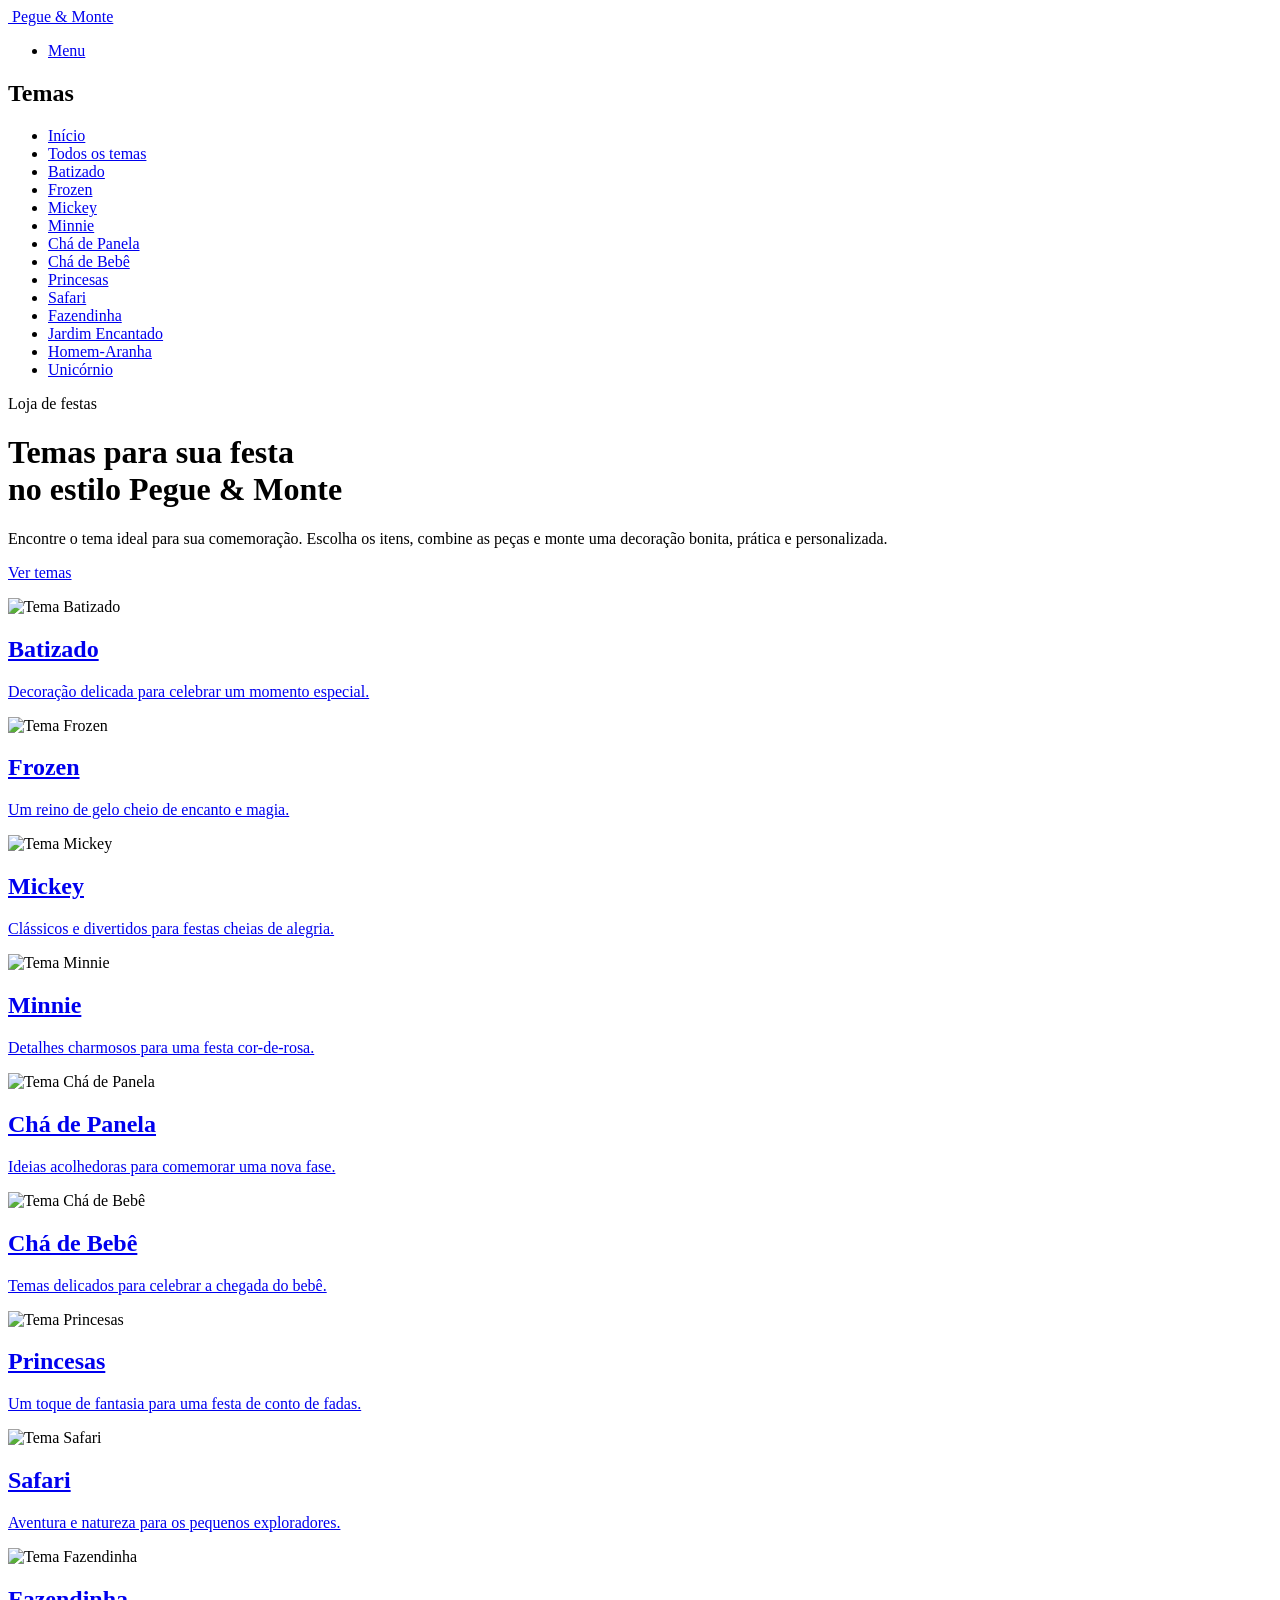
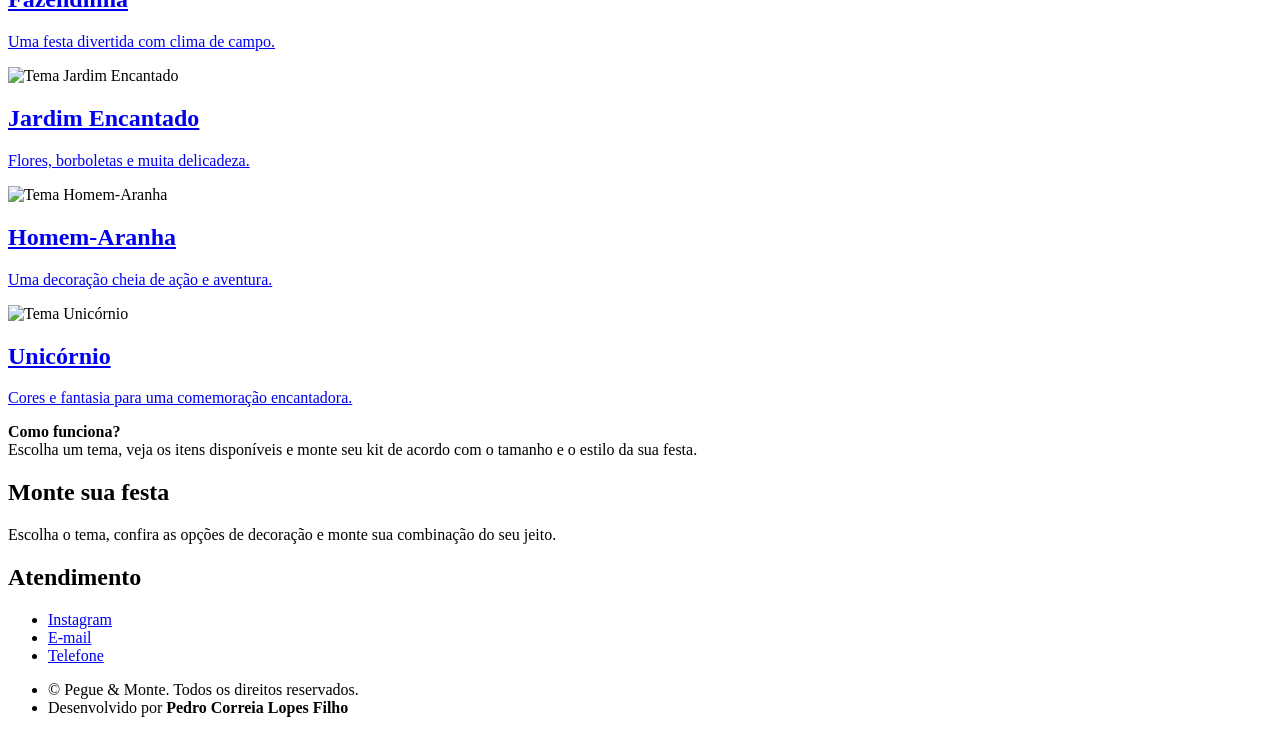
==== index.html @ 9425c811 "Add files via upload" ====
<!DOCTYPE HTML>
<html lang="pt-BR">
<head>
    <title>Pegue & Monte — Temas para Festas</title>
    <meta charset="utf-8" />
    <meta name="viewport" content="width=device-width, initial-scale=1, user-scalable=no" />
    <meta name="description" content="Loja de temas para festas Pegue & Monte." />
    <link rel="stylesheet" href="assets/css/main.css" />
    <noscript><link rel="stylesheet" href="assets/css/noscript.css" /></noscript>
</head>
<body class="is-preload">
<div id="wrapper">
<header id="header"><div class="inner">
    <a href="index.html" class="logo">
        <span class="symbol"><img src="images/logo.svg" alt="" /></span>
        <span class="title">Pegue &amp; Monte</span>
    </a>
    <nav><ul><li><a href="#menu">Menu</a></li></ul></nav>
</div></header>
<nav id="menu">
    <h2>Temas</h2>
    <ul>
        <li><a href="index.html">Início</a></li>
        <li><a href="index.html#temas">Todos os temas</a></li>
        <li><a href="temas/batizado/index.html">Batizado</a></li><li><a href="temas/frozen/index.html">Frozen</a></li><li><a href="temas/mickey/index.html">Mickey</a></li><li><a href="temas/minnie/index.html">Minnie</a></li><li><a href="temas/cha-de-panela/index.html">Chá de Panela</a></li><li><a href="temas/cha-de-bebe/index.html">Chá de Bebê</a></li><li><a href="temas/princesas/index.html">Princesas</a></li><li><a href="temas/safari/index.html">Safari</a></li><li><a href="temas/fazendinha/index.html">Fazendinha</a></li><li><a href="temas/jardim-encantado/index.html">Jardim Encantado</a></li><li><a href="temas/homem-aranha/index.html">Homem-Aranha</a></li><li><a href="temas/unicornio/index.html">Unicórnio</a></li>
    </ul>
</nav>

<div id="main"><div class="inner">
<header>
    <span class="pm-badge">Loja de festas</span>
    <h1>Temas para sua festa<br />no estilo <strong>Pegue &amp; Monte</strong></h1>
    <p>Encontre o tema ideal para sua comemoração. Escolha os itens, combine as peças e monte uma decoração bonita, prática e personalizada.</p>
    <p><a href="#temas" class="button primary pm-cta">Ver temas</a></p>
</header>
<section id="temas" class="tiles">
<article class="style1">
    <span class="image"><img src="images/pic01.jpg" alt="Tema Batizado" /></span>
    <a href="temas/batizado/index.html">
        <h2>Batizado</h2>
        <div class="content"><p>Decoração delicada para celebrar um momento especial.</p></div>
    </a>
</article><article class="style2">
    <span class="image"><img src="images/pic02.jpg" alt="Tema Frozen" /></span>
    <a href="temas/frozen/index.html">
        <h2>Frozen</h2>
        <div class="content"><p>Um reino de gelo cheio de encanto e magia.</p></div>
    </a>
</article><article class="style3">
    <span class="image"><img src="images/pic03.jpg" alt="Tema Mickey" /></span>
    <a href="temas/mickey/index.html">
        <h2>Mickey</h2>
        <div class="content"><p>Clássicos e divertidos para festas cheias de alegria.</p></div>
    </a>
</article><article class="style4">
    <span class="image"><img src="images/pic04.jpg" alt="Tema Minnie" /></span>
    <a href="temas/minnie/index.html">
        <h2>Minnie</h2>
        <div class="content"><p>Detalhes charmosos para uma festa cor-de-rosa.</p></div>
    </a>
</article><article class="style5">
    <span class="image"><img src="images/pic05.jpg" alt="Tema Chá de Panela" /></span>
    <a href="temas/cha-de-panela/index.html">
        <h2>Chá de Panela</h2>
        <div class="content"><p>Ideias acolhedoras para comemorar uma nova fase.</p></div>
    </a>
</article><article class="style6">
    <span class="image"><img src="images/pic06.jpg" alt="Tema Chá de Bebê" /></span>
    <a href="temas/cha-de-bebe/index.html">
        <h2>Chá de Bebê</h2>
        <div class="content"><p>Temas delicados para celebrar a chegada do bebê.</p></div>
    </a>
</article><article class="style2">
    <span class="image"><img src="images/pic07.jpg" alt="Tema Princesas" /></span>
    <a href="temas/princesas/index.html">
        <h2>Princesas</h2>
        <div class="content"><p>Um toque de fantasia para uma festa de conto de fadas.</p></div>
    </a>
</article><article class="style3">
    <span class="image"><img src="images/pic08.jpg" alt="Tema Safari" /></span>
    <a href="temas/safari/index.html">
        <h2>Safari</h2>
        <div class="content"><p>Aventura e natureza para os pequenos exploradores.</p></div>
    </a>
</article><article class="style1">
    <span class="image"><img src="images/pic09.jpg" alt="Tema Fazendinha" /></span>
    <a href="temas/fazendinha/index.html">
        <h2>Fazendinha</h2>
        <div class="content"><p>Uma festa divertida com clima de campo.</p></div>
    </a>
</article><article class="style5">
    <span class="image"><img src="images/pic10.jpg" alt="Tema Jardim Encantado" /></span>
    <a href="temas/jardim-encantado/index.html">
        <h2>Jardim Encantado</h2>
        <div class="content"><p>Flores, borboletas e muita delicadeza.</p></div>
    </a>
</article><article class="style6">
    <span class="image"><img src="images/pic11.jpg" alt="Tema Homem-Aranha" /></span>
    <a href="temas/homem-aranha/index.html">
        <h2>Homem-Aranha</h2>
        <div class="content"><p>Uma decoração cheia de ação e aventura.</p></div>
    </a>
</article><article class="style4">
    <span class="image"><img src="images/pic12.jpg" alt="Tema Unicórnio" /></span>
    <a href="temas/unicornio/index.html">
        <h2>Unicórnio</h2>
        <div class="content"><p>Cores e fantasia para uma comemoração encantadora.</p></div>
    </a>
</article>
</section>
<section>
    <div class="pm-note"><strong>Como funciona?</strong><br />Escolha um tema, veja os itens disponíveis e monte seu kit de acordo com o tamanho e o estilo da sua festa.</div>
</section>
</div></div>
<footer id="footer"><div class="inner">
<section>
    <h2>Monte sua festa</h2>
    <p>Escolha o tema, confira as opções de decoração e monte sua combinação do seu jeito.</p>
</section>
<section>
    <h2>Atendimento</h2>
    <ul class="icons">
        <li><a href="#" class="icon brands style2 fa-instagram"><span class="label">Instagram</span></a></li>
        <li><a href="#" class="icon solid style2 fa-envelope"><span class="label">E-mail</span></a></li>
        <li><a href="#" class="icon solid style2 fa-phone"><span class="label">Telefone</span></a></li>
    </ul>
</section>
<ul class="copyright">
    <li>&copy; Pegue &amp; Monte. Todos os direitos reservados.</li>
    <li>Desenvolvido por <strong>Pedro Correia Lopes Filho</strong></li>
</ul>
</div></footer>
<script src="assets/js/jquery.min.js"></script>
<script src="assets/js/browser.min.js"></script>
<script src="assets/js/breakpoints.min.js"></script>
<script src="assets/js/util.js"></script>
<script src="assets/js/main.js"></script>
</div></body></html>
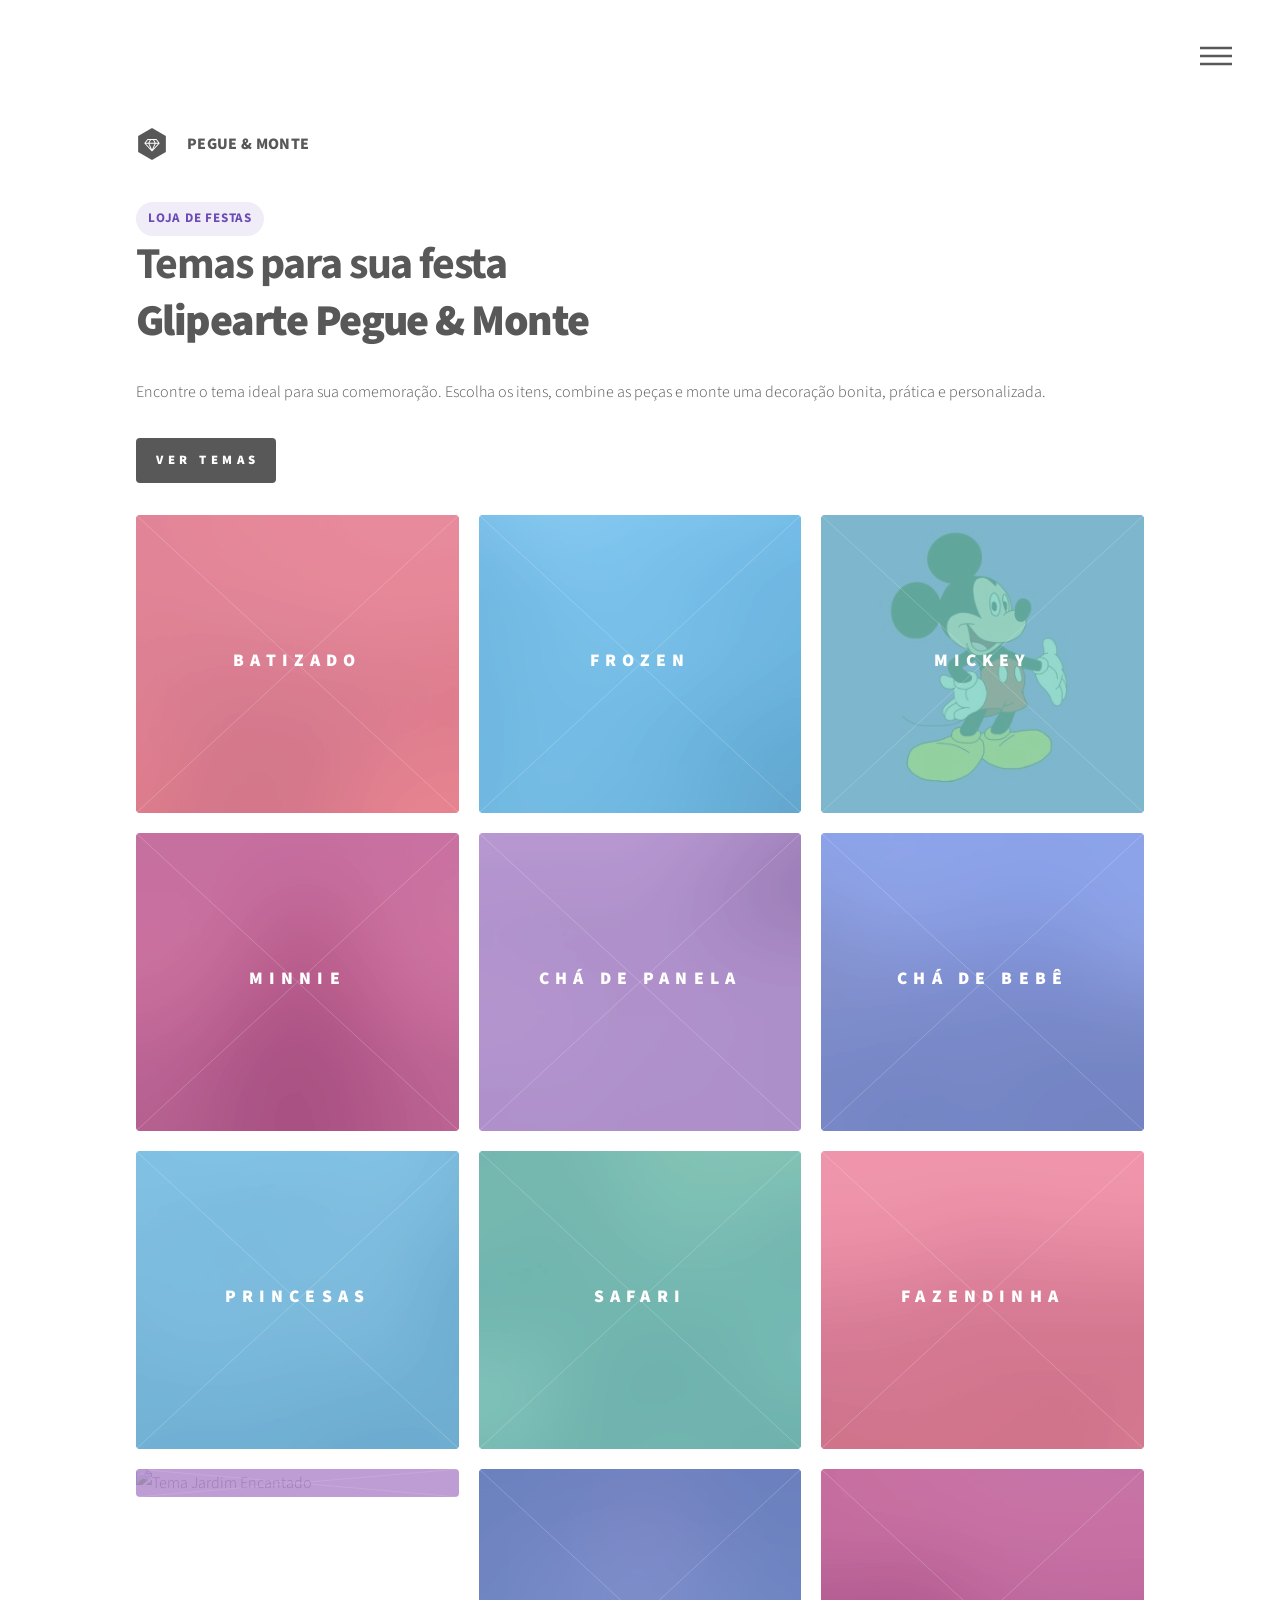
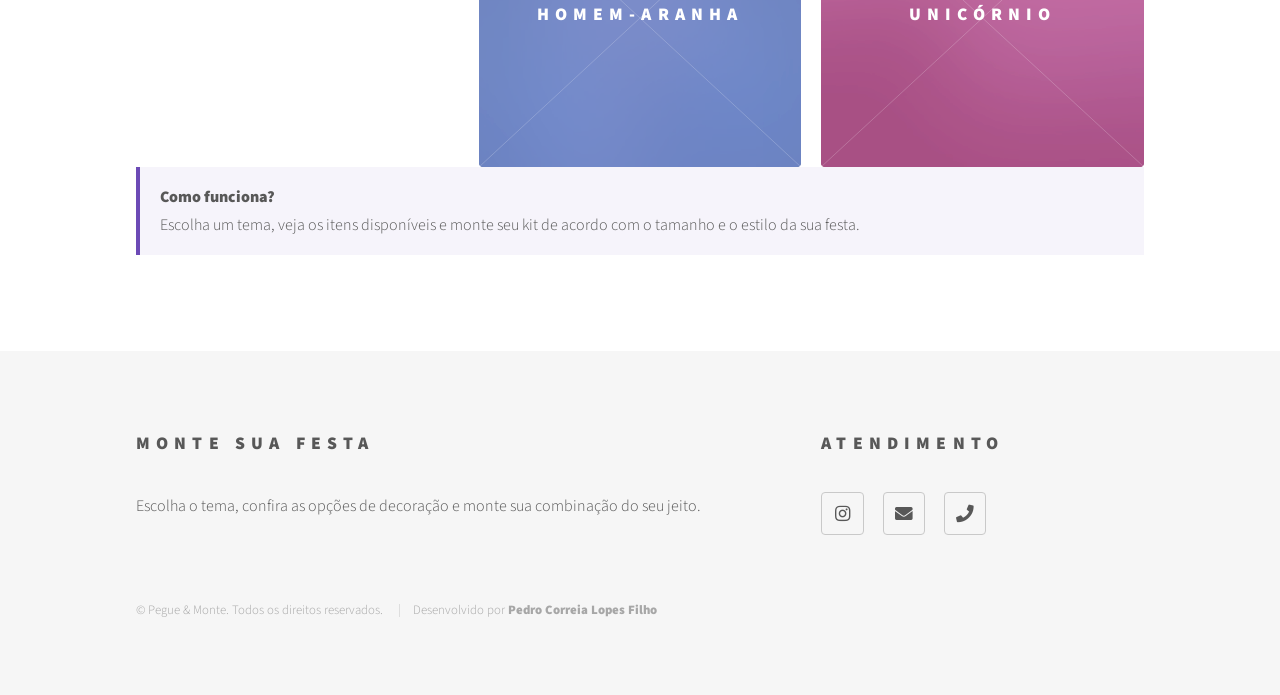
==== commit 0b425054: "Add files via upload" ====
--- a/index.html
+++ b/index.html
@@ -29,7 +29,7 @@
 <div id="main"><div class="inner">
 <header>
     <span class="pm-badge">Loja de festas</span>
-    <h1>Temas para sua festa<br />no estilo <strong>Pegue &amp; Monte</strong></h1>
+    <h1>Temas para sua festa<br /><strong>Glipearte Pegue &amp; Monte</strong></h1>
     <p>Encontre o tema ideal para sua comemoração. Escolha os itens, combine as peças e monte uma decoração bonita, prática e personalizada.</p>
     <p><a href="#temas" class="button primary pm-cta">Ver temas</a></p>
 </header>
--- a/assets/css/main.css
+++ b/assets/css/main.css
@@ -0,0 +1,3400 @@
+@import url(fontawesome-all.min.css);
+@import url("https://fonts.googleapis.com/css?family=Source+Sans+Pro:300,700,900");
+
+/*
+	Phantom by HTML5 UP
+	html5up.net | @ajlkn
+	Free for personal and commercial use under the CCA 3.0 license (html5up.net/license)
+*/
+
+html, body, div, span, applet, object,
+iframe, h1, h2, h3, h4, h5, h6, p, blockquote,
+pre, a, abbr, acronym, address, big, cite,
+code, del, dfn, em, img, ins, kbd, q, s, samp,
+small, strike, strong, sub, sup, tt, var, b,
+u, i, center, dl, dt, dd, ol, ul, li, fieldset,
+form, label, legend, table, caption, tbody,
+tfoot, thead, tr, th, td, article, aside,
+canvas, details, embed, figure, figcaption,
+footer, header, hgroup, menu, nav, output, ruby,
+section, summary, time, mark, audio, video {
+	margin: 0;
+	padding: 0;
+	border: 0;
+	font-size: 100%;
+	font: inherit;
+	vertical-align: baseline;}
+
+article, aside, details, figcaption, figure,
+footer, header, hgroup, menu, nav, section {
+	display: block;}
+
+body {
+	line-height: 1;
+}
+
+ol, ul {
+	list-style: none;
+}
+
+blockquote, q {
+	quotes: none;
+}
+
+	blockquote:before, blockquote:after, q:before, q:after {
+		content: '';
+		content: none;
+	}
+
+table {
+	border-collapse: collapse;
+	border-spacing: 0;
+}
+
+body {
+	-webkit-text-size-adjust: none;
+}
+
+mark {
+	background-color: transparent;
+	color: inherit;
+}
+
+input::-moz-focus-inner {
+	border: 0;
+	padding: 0;
+}
+
+input, select, textarea {
+	-moz-appearance: none;
+	-webkit-appearance: none;
+	-ms-appearance: none;
+	appearance: none;
+}
+
+/* Basic */
+
+	@-ms-viewport {
+		width: device-width;
+	}
+
+	body {
+		-ms-overflow-style: scrollbar;
+	}
+
+	@media screen and (max-width: 480px) {
+
+		html, body {
+			min-width: 320px;
+		}
+
+	}
+
+	html {
+		box-sizing: border-box;
+	}
+
+	*, *:before, *:after {
+		box-sizing: inherit;
+	}
+
+	body {
+		background: #ffffff;
+	}
+
+		body.is-preload *, body.is-preload *:before, body.is-preload *:after {
+			-moz-animation: none !important;
+			-webkit-animation: none !important;
+			-ms-animation: none !important;
+			animation: none !important;
+			-moz-transition: none !important;
+			-webkit-transition: none !important;
+			-ms-transition: none !important;
+			transition: none !important;
+		}
+
+/* Type */
+
+	body, input, select, textarea {
+		color: #585858;
+		font-family: "Source Sans Pro", Helvetica, sans-serif;
+		font-size: 16pt;
+		font-weight: 300;
+		line-height: 1.75;
+	}
+
+		@media screen and (max-width: 1680px) {
+
+			body, input, select, textarea {
+				font-size: 14pt;
+			}
+
+		}
+
+		@media screen and (max-width: 1280px) {
+
+			body, input, select, textarea {
+				font-size: 12pt;
+			}
+
+		}
+
+	a {
+		-moz-transition: border-bottom-color 0.2s ease, color 0.2s ease;
+		-webkit-transition: border-bottom-color 0.2s ease, color 0.2s ease;
+		-ms-transition: border-bottom-color 0.2s ease, color 0.2s ease;
+		transition: border-bottom-color 0.2s ease, color 0.2s ease;
+		text-decoration: none;
+		color: #585858;
+		border-bottom: dotted 1px rgba(88, 88, 88, 0.5);
+	}
+
+		a:hover {
+			border-bottom-color: transparent;
+			color: #f2849e !important;
+		}
+
+	strong, b {
+		font-weight: 900;
+	}
+
+	em, i {
+		font-style: italic;
+	}
+
+	p {
+		margin: 0 0 2em 0;
+	}
+
+	h1 {
+		font-size: 2.75em;
+		font-weight: 700;
+		line-height: 1.3;
+		margin: 0 0 1em 0;
+		letter-spacing: -0.035em;
+	}
+
+		h1 a {
+			color: inherit;
+		}
+
+		@media screen and (max-width: 736px) {
+
+			h1 {
+				font-size: 2em;
+				margin: 0 0 1em 0;
+			}
+
+		}
+
+		@media screen and (max-width: 360px) {
+
+			h1 {
+				font-size: 1.75em;
+			}
+
+		}
+
+	h2, h3, h4, h5, h6 {
+		font-weight: 900;
+		line-height: 1.5;
+		margin: 0 0 2em 0;
+		text-transform: uppercase;
+		letter-spacing: 0.35em;
+	}
+
+		h2 a, h3 a, h4 a, h5 a, h6 a {
+			color: inherit;
+		}
+
+	h2 {
+		font-size: 1.1em;
+	}
+
+	h3 {
+		font-size: 1em;
+	}
+
+	h4 {
+		font-size: 0.8em;
+	}
+
+	h5 {
+		font-size: 0.8em;
+	}
+
+	h6 {
+		font-size: 0.8em;
+	}
+
+	@media screen and (max-width: 980px) {
+
+		h1 br, h2 br, h3 br, h4 br, h5 br, h6 br {
+			display: none;
+		}
+
+	}
+
+	@media screen and (max-width: 736px) {
+
+		h2 {
+			font-size: 1em;
+		}
+
+		h3 {
+			font-size: 0.8em;
+		}
+
+	}
+
+	sub {
+		font-size: 0.8em;
+		position: relative;
+		top: 0.5em;
+	}
+
+	sup {
+		font-size: 0.8em;
+		position: relative;
+		top: -0.5em;
+	}
+
+	blockquote {
+		border-left: solid 4px #c9c9c9;
+		font-style: italic;
+		margin: 0 0 2em 0;
+		padding: 0.5em 0 0.5em 2em;
+	}
+
+	code {
+		background: rgba(144, 144, 144, 0.075);
+		border-radius: 4px;
+		border: solid 1px #c9c9c9;
+		font-family: "Courier New", monospace;
+		font-size: 0.9em;
+		margin: 0 0.25em;
+		padding: 0.25em 0.65em;
+	}
+
+	pre {
+		-webkit-overflow-scrolling: touch;
+		font-family: "Courier New", monospace;
+		font-size: 0.9em;
+		margin: 0 0 2em 0;
+	}
+
+		pre code {
+			display: block;
+			line-height: 1.75;
+			padding: 1em 1.5em;
+			overflow-x: auto;
+		}
+
+	hr {
+		border: 0;
+		border-bottom: solid 1px #c9c9c9;
+		margin: 2em 0;
+	}
+
+		hr.major {
+			margin: 3em 0;
+		}
+
+	.align-left {
+		text-align: left;
+	}
+
+	.align-center {
+		text-align: center;
+	}
+
+	.align-right {
+		text-align: right;
+	}
+
+/* Row */
+
+	.row {
+		display: flex;
+		flex-wrap: wrap;
+		box-sizing: border-box;
+		align-items: stretch;
+	}
+
+		.row > * {
+			box-sizing: border-box;
+		}
+
+		.row.gtr-uniform > * > :last-child {
+			margin-bottom: 0;
+		}
+
+		.row.aln-left {
+			justify-content: flex-start;
+		}
+
+		.row.aln-center {
+			justify-content: center;
+		}
+
+		.row.aln-right {
+			justify-content: flex-end;
+		}
+
+		.row.aln-top {
+			align-items: flex-start;
+		}
+
+		.row.aln-middle {
+			align-items: center;
+		}
+
+		.row.aln-bottom {
+			align-items: flex-end;
+		}
+
+		.row > .imp {
+			order: -1;
+		}
+
+		.row > .col-1 {
+			width: 8.33333%;
+		}
+
+		.row > .off-1 {
+			margin-left: 8.33333%;
+		}
+
+		.row > .col-2 {
+			width: 16.66667%;
+		}
+
+		.row > .off-2 {
+			margin-left: 16.66667%;
+		}
+
+		.row > .col-3 {
+			width: 25%;
+		}
+
+		.row > .off-3 {
+			margin-left: 25%;
+		}
+
+		.row > .col-4 {
+			width: 33.33333%;
+		}
+
+		.row > .off-4 {
+			margin-left: 33.33333%;
+		}
+
+		.row > .col-5 {
+			width: 41.66667%;
+		}
+
+		.row > .off-5 {
+			margin-left: 41.66667%;
+		}
+
+		.row > .col-6 {
+			width: 50%;
+		}
+
+		.row > .off-6 {
+			margin-left: 50%;
+		}
+
+		.row > .col-7 {
+			width: 58.33333%;
+		}
+
+		.row > .off-7 {
+			margin-left: 58.33333%;
+		}
+
+		.row > .col-8 {
+			width: 66.66667%;
+		}
+
+		.row > .off-8 {
+			margin-left: 66.66667%;
+		}
+
+		.row > .col-9 {
+			width: 75%;
+		}
+
+		.row > .off-9 {
+			margin-left: 75%;
+		}
+
+		.row > .col-10 {
+			width: 83.33333%;
+		}
+
+		.row > .off-10 {
+			margin-left: 83.33333%;
+		}
+
+		.row > .col-11 {
+			width: 91.66667%;
+		}
+
+		.row > .off-11 {
+			margin-left: 91.66667%;
+		}
+
+		.row > .col-12 {
+			width: 100%;
+		}
+
+		.row > .off-12 {
+			margin-left: 100%;
+		}
+
+		.row.gtr-0 {
+			margin-top: 0;
+			margin-left: 0em;
+		}
+
+			.row.gtr-0 > * {
+				padding: 0 0 0 0em;
+			}
+
+			.row.gtr-0.gtr-uniform {
+				margin-top: 0em;
+			}
+
+				.row.gtr-0.gtr-uniform > * {
+					padding-top: 0em;
+				}
+
+		.row.gtr-25 {
+			margin-top: 0;
+			margin-left: -0.5em;
+		}
+
+			.row.gtr-25 > * {
+				padding: 0 0 0 0.5em;
+			}
+
+			.row.gtr-25.gtr-uniform {
+				margin-top: -0.5em;
+			}
+
+				.row.gtr-25.gtr-uniform > * {
+					padding-top: 0.5em;
+				}
+
+		.row.gtr-50 {
+			margin-top: 0;
+			margin-left: -1em;
+		}
+
+			.row.gtr-50 > * {
+				padding: 0 0 0 1em;
+			}
+
+			.row.gtr-50.gtr-uniform {
+				margin-top: -1em;
+			}
+
+				.row.gtr-50.gtr-uniform > * {
+					padding-top: 1em;
+				}
+
+		.row {
+			margin-top: 0;
+			margin-left: -2em;
+		}
+
+			.row > * {
+				padding: 0 0 0 2em;
+			}
+
+			.row.gtr-uniform {
+				margin-top: -2em;
+			}
+
+				.row.gtr-uniform > * {
+					padding-top: 2em;
+				}
+
+		.row.gtr-150 {
+			margin-top: 0;
+			margin-left: -3em;
+		}
+
+			.row.gtr-150 > * {
+				padding: 0 0 0 3em;
+			}
+
+			.row.gtr-150.gtr-uniform {
+				margin-top: -3em;
+			}
+
+				.row.gtr-150.gtr-uniform > * {
+					padding-top: 3em;
+				}
+
+		.row.gtr-200 {
+			margin-top: 0;
+			margin-left: -4em;
+		}
+
+			.row.gtr-200 > * {
+				padding: 0 0 0 4em;
+			}
+
+			.row.gtr-200.gtr-uniform {
+				margin-top: -4em;
+			}
+
+				.row.gtr-200.gtr-uniform > * {
+					padding-top: 4em;
+				}
+
+		@media screen and (max-width: 1680px) {
+
+			.row {
+				display: flex;
+				flex-wrap: wrap;
+				box-sizing: border-box;
+				align-items: stretch;
+			}
+
+				.row > * {
+					box-sizing: border-box;
+				}
+
+				.row.gtr-uniform > * > :last-child {
+					margin-bottom: 0;
+				}
+
+				.row.aln-left {
+					justify-content: flex-start;
+				}
+
+				.row.aln-center {
+					justify-content: center;
+				}
+
+				.row.aln-right {
+					justify-content: flex-end;
+				}
+
+				.row.aln-top {
+					align-items: flex-start;
+				}
+
+				.row.aln-middle {
+					align-items: center;
+				}
+
+				.row.aln-bottom {
+					align-items: flex-end;
+				}
+
+				.row > .imp-xlarge {
+					order: -1;
+				}
+
+				.row > .col-1-xlarge {
+					width: 8.33333%;
+				}
+
+				.row > .off-1-xlarge {
+					margin-left: 8.33333%;
+				}
+
+				.row > .col-2-xlarge {
+					width: 16.66667%;
+				}
+
+				.row > .off-2-xlarge {
+					margin-left: 16.66667%;
+				}
+
+				.row > .col-3-xlarge {
+					width: 25%;
+				}
+
+				.row > .off-3-xlarge {
+					margin-left: 25%;
+				}
+
+				.row > .col-4-xlarge {
+					width: 33.33333%;
+				}
+
+				.row > .off-4-xlarge {
+					margin-left: 33.33333%;
+				}
+
+				.row > .col-5-xlarge {
+					width: 41.66667%;
+				}
+
+				.row > .off-5-xlarge {
+					margin-left: 41.66667%;
+				}
+
+				.row > .col-6-xlarge {
+					width: 50%;
+				}
+
+				.row > .off-6-xlarge {
+					margin-left: 50%;
+				}
+
+				.row > .col-7-xlarge {
+					width: 58.33333%;
+				}
+
+				.row > .off-7-xlarge {
+					margin-left: 58.33333%;
+				}
+
+				.row > .col-8-xlarge {
+					width: 66.66667%;
+				}
+
+				.row > .off-8-xlarge {
+					margin-left: 66.66667%;
+				}
+
+				.row > .col-9-xlarge {
+					width: 75%;
+				}
+
+				.row > .off-9-xlarge {
+					margin-left: 75%;
+				}
+
+				.row > .col-10-xlarge {
+					width: 83.33333%;
+				}
+
+				.row > .off-10-xlarge {
+					margin-left: 83.33333%;
+				}
+
+				.row > .col-11-xlarge {
+					width: 91.66667%;
+				}
+
+				.row > .off-11-xlarge {
+					margin-left: 91.66667%;
+				}
+
+				.row > .col-12-xlarge {
+					width: 100%;
+				}
+
+				.row > .off-12-xlarge {
+					margin-left: 100%;
+				}
+
+				.row.gtr-0 {
+					margin-top: 0;
+					margin-left: 0em;
+				}
+
+					.row.gtr-0 > * {
+						padding: 0 0 0 0em;
+					}
+
+					.row.gtr-0.gtr-uniform {
+						margin-top: 0em;
+					}
+
+						.row.gtr-0.gtr-uniform > * {
+							padding-top: 0em;
+						}
+
+				.row.gtr-25 {
+					margin-top: 0;
+					margin-left: -0.5em;
+				}
+
+					.row.gtr-25 > * {
+						padding: 0 0 0 0.5em;
+					}
+
+					.row.gtr-25.gtr-uniform {
+						margin-top: -0.5em;
+					}
+
+						.row.gtr-25.gtr-uniform > * {
+							padding-top: 0.5em;
+						}
+
+				.row.gtr-50 {
+					margin-top: 0;
+					margin-left: -1em;
+				}
+
+					.row.gtr-50 > * {
+						padding: 0 0 0 1em;
+					}
+
+					.row.gtr-50.gtr-uniform {
+						margin-top: -1em;
+					}
+
+						.row.gtr-50.gtr-uniform > * {
+							padding-top: 1em;
+						}
+
+				.row {
+					margin-top: 0;
+					margin-left: -2em;
+				}
+
+					.row > * {
+						padding: 0 0 0 2em;
+					}
+
+					.row.gtr-uniform {
+						margin-top: -2em;
+					}
+
+						.row.gtr-uniform > * {
+							padding-top: 2em;
+						}
+
+				.row.gtr-150 {
+					margin-top: 0;
+					margin-left: -3em;
+				}
+
+					.row.gtr-150 > * {
+						padding: 0 0 0 3em;
+					}
+
+					.row.gtr-150.gtr-uniform {
+						margin-top: -3em;
+					}
+
+						.row.gtr-150.gtr-uniform > * {
+							padding-top: 3em;
+						}
+
+				.row.gtr-200 {
+					margin-top: 0;
+					margin-left: -4em;
+				}
+
+					.row.gtr-200 > * {
+						padding: 0 0 0 4em;
+					}
+
+					.row.gtr-200.gtr-uniform {
+						margin-top: -4em;
+					}
+
+						.row.gtr-200.gtr-uniform > * {
+							padding-top: 4em;
+						}
+
+		}
+
+		@media screen and (max-width: 1280px) {
+
+			.row {
+				display: flex;
+				flex-wrap: wrap;
+				box-sizing: border-box;
+				align-items: stretch;
+			}
+
+				.row > * {
+					box-sizing: border-box;
+				}
+
+				.row.gtr-uniform > * > :last-child {
+					margin-bottom: 0;
+				}
+
+				.row.aln-left {
+					justify-content: flex-start;
+				}
+
+				.row.aln-center {
+					justify-content: center;
+				}
+
+				.row.aln-right {
+					justify-content: flex-end;
+				}
+
+				.row.aln-top {
+					align-items: flex-start;
+				}
+
+				.row.aln-middle {
+					align-items: center;
+				}
+
+				.row.aln-bottom {
+					align-items: flex-end;
+				}
+
+				.row > .imp-large {
+					order: -1;
+				}
+
+				.row > .col-1-large {
+					width: 8.33333%;
+				}
+
+				.row > .off-1-large {
+					margin-left: 8.33333%;
+				}
+
+				.row > .col-2-large {
+					width: 16.66667%;
+				}
+
+				.row > .off-2-large {
+					margin-left: 16.66667%;
+				}
+
+				.row > .col-3-large {
+					width: 25%;
+				}
+
+				.row > .off-3-large {
+					margin-left: 25%;
+				}
+
+				.row > .col-4-large {
+					width: 33.33333%;
+				}
+
+				.row > .off-4-large {
+					margin-left: 33.33333%;
+				}
+
+				.row > .col-5-large {
+					width: 41.66667%;
+				}
+
+				.row > .off-5-large {
+					margin-left: 41.66667%;
+				}
+
+				.row > .col-6-large {
+					width: 50%;
+				}
+
+				.row > .off-6-large {
+					margin-left: 50%;
+				}
+
+				.row > .col-7-large {
+					width: 58.33333%;
+				}
+
+				.row > .off-7-large {
+					margin-left: 58.33333%;
+				}
+
+				.row > .col-8-large {
+					width: 66.66667%;
+				}
+
+				.row > .off-8-large {
+					margin-left: 66.66667%;
+				}
+
+				.row > .col-9-large {
+					width: 75%;
+				}
+
+				.row > .off-9-large {
+					margin-left: 75%;
+				}
+
+				.row > .col-10-large {
+					width: 83.33333%;
+				}
+
+				.row > .off-10-large {
+					margin-left: 83.33333%;
+				}
+
+				.row > .col-11-large {
+					width: 91.66667%;
+				}
+
+				.row > .off-11-large {
+					margin-left: 91.66667%;
+				}
+
+				.row > .col-12-large {
+					width: 100%;
+				}
+
+				.row > .off-12-large {
+					margin-left: 100%;
+				}
+
+				.row.gtr-0 {
+					margin-top: 0;
+					margin-left: 0em;
+				}
+
+					.row.gtr-0 > * {
+						padding: 0 0 0 0em;
+					}
+
+					.row.gtr-0.gtr-uniform {
+						margin-top: 0em;
+					}
+
+						.row.gtr-0.gtr-uniform > * {
+							padding-top: 0em;
+						}
+
+				.row.gtr-25 {
+					margin-top: 0;
+					margin-left: -0.5em;
+				}
+
+					.row.gtr-25 > * {
+						padding: 0 0 0 0.5em;
+					}
+
+					.row.gtr-25.gtr-uniform {
+						margin-top: -0.5em;
+					}
+
+						.row.gtr-25.gtr-uniform > * {
+							padding-top: 0.5em;
+						}
+
+				.row.gtr-50 {
+					margin-top: 0;
+					margin-left: -1em;
+				}
+
+					.row.gtr-50 > * {
+						padding: 0 0 0 1em;
+					}
+
+					.row.gtr-50.gtr-uniform {
+						margin-top: -1em;
+					}
+
+						.row.gtr-50.gtr-uniform > * {
+							padding-top: 1em;
+						}
+
+				.row {
+					margin-top: 0;
+					margin-left: -2em;
+				}
+
+					.row > * {
+						padding: 0 0 0 2em;
+					}
+
+					.row.gtr-uniform {
+						margin-top: -2em;
+					}
+
+						.row.gtr-uniform > * {
+							padding-top: 2em;
+						}
+
+				.row.gtr-150 {
+					margin-top: 0;
+					margin-left: -3em;
+				}
+
+					.row.gtr-150 > * {
+						padding: 0 0 0 3em;
+					}
+
+					.row.gtr-150.gtr-uniform {
+						margin-top: -3em;
+					}
+
+						.row.gtr-150.gtr-uniform > * {
+							padding-top: 3em;
+						}
+
+				.row.gtr-200 {
+					margin-top: 0;
+					margin-left: -4em;
+				}
+
+					.row.gtr-200 > * {
+						padding: 0 0 0 4em;
+					}
+
+					.row.gtr-200.gtr-uniform {
+						margin-top: -4em;
+					}
+
+						.row.gtr-200.gtr-uniform > * {
+							padding-top: 4em;
+						}
+
+		}
+
+		@media screen and (max-width: 980px) {
+
+			.row {
+				display: flex;
+				flex-wrap: wrap;
+				box-sizing: border-box;
+				align-items: stretch;
+			}
+
+				.row > * {
+					box-sizing: border-box;
+				}
+
+				.row.gtr-uniform > * > :last-child {
+					margin-bottom: 0;
+				}
+
+				.row.aln-left {
+					justify-content: flex-start;
+				}
+
+				.row.aln-center {
+					justify-content: center;
+				}
+
+				.row.aln-right {
+					justify-content: flex-end;
+				}
+
+				.row.aln-top {
+					align-items: flex-start;
+				}
+
+				.row.aln-middle {
+					align-items: center;
+				}
+
+				.row.aln-bottom {
+					align-items: flex-end;
+				}
+
+				.row > .imp-medium {
+					order: -1;
+				}
+
+				.row > .col-1-medium {
+					width: 8.33333%;
+				}
+
+				.row > .off-1-medium {
+					margin-left: 8.33333%;
+				}
+
+				.row > .col-2-medium {
+					width: 16.66667%;
+				}
+
+				.row > .off-2-medium {
+					margin-left: 16.66667%;
+				}
+
+				.row > .col-3-medium {
+					width: 25%;
+				}
+
+				.row > .off-3-medium {
+					margin-left: 25%;
+				}
+
+				.row > .col-4-medium {
+					width: 33.33333%;
+				}
+
+				.row > .off-4-medium {
+					margin-left: 33.33333%;
+				}
+
+				.row > .col-5-medium {
+					width: 41.66667%;
+				}
+
+				.row > .off-5-medium {
+					margin-left: 41.66667%;
+				}
+
+				.row > .col-6-medium {
+					width: 50%;
+				}
+
+				.row > .off-6-medium {
+					margin-left: 50%;
+				}
+
+				.row > .col-7-medium {
+					width: 58.33333%;
+				}
+
+				.row > .off-7-medium {
+					margin-left: 58.33333%;
+				}
+
+				.row > .col-8-medium {
+					width: 66.66667%;
+				}
+
+				.row > .off-8-medium {
+					margin-left: 66.66667%;
+				}
+
+				.row > .col-9-medium {
+					width: 75%;
+				}
+
+				.row > .off-9-medium {
+					margin-left: 75%;
+				}
+
+				.row > .col-10-medium {
+					width: 83.33333%;
+				}
+
+				.row > .off-10-medium {
+					margin-left: 83.33333%;
+				}
+
+				.row > .col-11-medium {
+					width: 91.66667%;
+				}
+
+				.row > .off-11-medium {
+					margin-left: 91.66667%;
+				}
+
+				.row > .col-12-medium {
+					width: 100%;
+				}
+
+				.row > .off-12-medium {
+					margin-left: 100%;
+				}
+
+				.row.gtr-0 {
+					margin-top: 0;
+					margin-left: 0em;
+				}
+
+					.row.gtr-0 > * {
+						padding: 0 0 0 0em;
+					}
+
+					.row.gtr-0.gtr-uniform {
+						margin-top: 0em;
+					}
+
+						.row.gtr-0.gtr-uniform > * {
+							padding-top: 0em;
+						}
+
+				.row.gtr-25 {
+					margin-top: 0;
+					margin-left: -0.375em;
+				}
+
+					.row.gtr-25 > * {
+						padding: 0 0 0 0.375em;
+					}
+
+					.row.gtr-25.gtr-uniform {
+						margin-top: -0.375em;
+					}
+
+						.row.gtr-25.gtr-uniform > * {
+							padding-top: 0.375em;
+						}
+
+				.row.gtr-50 {
+					margin-top: 0;
+					margin-left: -0.75em;
+				}
+
+					.row.gtr-50 > * {
+						padding: 0 0 0 0.75em;
+					}
+
+					.row.gtr-50.gtr-uniform {
+						margin-top: -0.75em;
+					}
+
+						.row.gtr-50.gtr-uniform > * {
+							padding-top: 0.75em;
+						}
+
+				.row {
+					margin-top: 0;
+					margin-left: -1.5em;
+				}
+
+					.row > * {
+						padding: 0 0 0 1.5em;
+					}
+
+					.row.gtr-uniform {
+						margin-top: -1.5em;
+					}
+
+						.row.gtr-uniform > * {
+							padding-top: 1.5em;
+						}
+
+				.row.gtr-150 {
+					margin-top: 0;
+					margin-left: -2.25em;
+				}
+
+					.row.gtr-150 > * {
+						padding: 0 0 0 2.25em;
+					}
+
+					.row.gtr-150.gtr-uniform {
+						margin-top: -2.25em;
+					}
+
+						.row.gtr-150.gtr-uniform > * {
+							padding-top: 2.25em;
+						}
+
+				.row.gtr-200 {
+					margin-top: 0;
+					margin-left: -3em;
+				}
+
+					.row.gtr-200 > * {
+						padding: 0 0 0 3em;
+					}
+
+					.row.gtr-200.gtr-uniform {
+						margin-top: -3em;
+					}
+
+						.row.gtr-200.gtr-uniform > * {
+							padding-top: 3em;
+						}
+
+		}
+
+		@media screen and (max-width: 736px) {
+
+			.row {
+				display: flex;
+				flex-wrap: wrap;
+				box-sizing: border-box;
+				align-items: stretch;
+			}
+
+				.row > * {
+					box-sizing: border-box;
+				}
+
+				.row.gtr-uniform > * > :last-child {
+					margin-bottom: 0;
+				}
+
+				.row.aln-left {
+					justify-content: flex-start;
+				}
+
+				.row.aln-center {
+					justify-content: center;
+				}
+
+				.row.aln-right {
+					justify-content: flex-end;
+				}
+
+				.row.aln-top {
+					align-items: flex-start;
+				}
+
+				.row.aln-middle {
+					align-items: center;
+				}
+
+				.row.aln-bottom {
+					align-items: flex-end;
+				}
+
+				.row > .imp-small {
+					order: -1;
+				}
+
+				.row > .col-1-small {
+					width: 8.33333%;
+				}
+
+				.row > .off-1-small {
+					margin-left: 8.33333%;
+				}
+
+				.row > .col-2-small {
+					width: 16.66667%;
+				}
+
+				.row > .off-2-small {
+					margin-left: 16.66667%;
+				}
+
+				.row > .col-3-small {
+					width: 25%;
+				}
+
+				.row > .off-3-small {
+					margin-left: 25%;
+				}
+
+				.row > .col-4-small {
+					width: 33.33333%;
+				}
+
+				.row > .off-4-small {
+					margin-left: 33.33333%;
+				}
+
+				.row > .col-5-small {
+					width: 41.66667%;
+				}
+
+				.row > .off-5-small {
+					margin-left: 41.66667%;
+				}
+
+				.row > .col-6-small {
+					width: 50%;
+				}
+
+				.row > .off-6-small {
+					margin-left: 50%;
+				}
+
+				.row > .col-7-small {
+					width: 58.33333%;
+				}
+
+				.row > .off-7-small {
+					margin-left: 58.33333%;
+				}
+
+				.row > .col-8-small {
+					width: 66.66667%;
+				}
+
+				.row > .off-8-small {
+					margin-left: 66.66667%;
+				}
+
+				.row > .col-9-small {
+					width: 75%;
+				}
+
+				.row > .off-9-small {
+					margin-left: 75%;
+				}
+
+				.row > .col-10-small {
+					width: 83.33333%;
+				}
+
+				.row > .off-10-small {
+					margin-left: 83.33333%;
+				}
+
+				.row > .col-11-small {
+					width: 91.66667%;
+				}
+
+				.row > .off-11-small {
+					margin-left: 91.66667%;
+				}
+
+				.row > .col-12-small {
+					width: 100%;
+				}
+
+				.row > .off-12-small {
+					margin-left: 100%;
+				}
+
+				.row.gtr-0 {
+					margin-top: 0;
+					margin-left: 0em;
+				}
+
+					.row.gtr-0 > * {
+						padding: 0 0 0 0em;
+					}
+
+					.row.gtr-0.gtr-uniform {
+						margin-top: 0em;
+					}
+
+						.row.gtr-0.gtr-uniform > * {
+							padding-top: 0em;
+						}
+
+				.row.gtr-25 {
+					margin-top: 0;
+					margin-left: -0.25em;
+				}
+
+					.row.gtr-25 > * {
+						padding: 0 0 0 0.25em;
+					}
+
+					.row.gtr-25.gtr-uniform {
+						margin-top: -0.25em;
+					}
+
+						.row.gtr-25.gtr-uniform > * {
+							padding-top: 0.25em;
+						}
+
+				.row.gtr-50 {
+					margin-top: 0;
+					margin-left: -0.5em;
+				}
+
+					.row.gtr-50 > * {
+						padding: 0 0 0 0.5em;
+					}
+
+					.row.gtr-50.gtr-uniform {
+						margin-top: -0.5em;
+					}
+
+						.row.gtr-50.gtr-uniform > * {
+							padding-top: 0.5em;
+						}
+
+				.row {
+					margin-top: 0;
+					margin-left: -1em;
+				}
+
+					.row > * {
+						padding: 0 0 0 1em;
+					}
+
+					.row.gtr-uniform {
+						margin-top: -1em;
+					}
+
+						.row.gtr-uniform > * {
+							padding-top: 1em;
+						}
+
+				.row.gtr-150 {
+					margin-top: 0;
+					margin-left: -1.5em;
+				}
+
+					.row.gtr-150 > * {
+						padding: 0 0 0 1.5em;
+					}
+
+					.row.gtr-150.gtr-uniform {
+						margin-top: -1.5em;
+					}
+
+						.row.gtr-150.gtr-uniform > * {
+							padding-top: 1.5em;
+						}
+
+				.row.gtr-200 {
+					margin-top: 0;
+					margin-left: -2em;
+				}
+
+					.row.gtr-200 > * {
+						padding: 0 0 0 2em;
+					}
+
+					.row.gtr-200.gtr-uniform {
+						margin-top: -2em;
+					}
+
+						.row.gtr-200.gtr-uniform > * {
+							padding-top: 2em;
+						}
+
+		}
+
+		@media screen and (max-width: 480px) {
+
+			.row {
+				display: flex;
+				flex-wrap: wrap;
+				box-sizing: border-box;
+				align-items: stretch;
+			}
+
+				.row > * {
+					box-sizing: border-box;
+				}
+
+				.row.gtr-uniform > * > :last-child {
+					margin-bottom: 0;
+				}
+
+				.row.aln-left {
+					justify-content: flex-start;
+				}
+
+				.row.aln-center {
+					justify-content: center;
+				}
+
+				.row.aln-right {
+					justify-content: flex-end;
+				}
+
+				.row.aln-top {
+					align-items: flex-start;
+				}
+
+				.row.aln-middle {
+					align-items: center;
+				}
+
+				.row.aln-bottom {
+					align-items: flex-end;
+				}
+
+				.row > .imp-xsmall {
+					order: -1;
+				}
+
+				.row > .col-1-xsmall {
+					width: 8.33333%;
+				}
+
+				.row > .off-1-xsmall {
+					margin-left: 8.33333%;
+				}
+
+				.row > .col-2-xsmall {
+					width: 16.66667%;
+				}
+
+				.row > .off-2-xsmall {
+					margin-left: 16.66667%;
+				}
+
+				.row > .col-3-xsmall {
+					width: 25%;
+				}
+
+				.row > .off-3-xsmall {
+					margin-left: 25%;
+				}
+
+				.row > .col-4-xsmall {
+					width: 33.33333%;
+				}
+
+				.row > .off-4-xsmall {
+					margin-left: 33.33333%;
+				}
+
+				.row > .col-5-xsmall {
+					width: 41.66667%;
+				}
+
+				.row > .off-5-xsmall {
+					margin-left: 41.66667%;
+				}
+
+				.row > .col-6-xsmall {
+					width: 50%;
+				}
+
+				.row > .off-6-xsmall {
+					margin-left: 50%;
+				}
+
+				.row > .col-7-xsmall {
+					width: 58.33333%;
+				}
+
+				.row > .off-7-xsmall {
+					margin-left: 58.33333%;
+				}
+
+				.row > .col-8-xsmall {
+					width: 66.66667%;
+				}
+
+				.row > .off-8-xsmall {
+					margin-left: 66.66667%;
+				}
+
+				.row > .col-9-xsmall {
+					width: 75%;
+				}
+
+				.row > .off-9-xsmall {
+					margin-left: 75%;
+				}
+
+				.row > .col-10-xsmall {
+					width: 83.33333%;
+				}
+
+				.row > .off-10-xsmall {
+					margin-left: 83.33333%;
+				}
+
+				.row > .col-11-xsmall {
+					width: 91.66667%;
+				}
+
+				.row > .off-11-xsmall {
+					margin-left: 91.66667%;
+				}
+
+				.row > .col-12-xsmall {
+					width: 100%;
+				}
+
+				.row > .off-12-xsmall {
+					margin-left: 100%;
+				}
+
+				.row.gtr-0 {
+					margin-top: 0;
+					margin-left: 0em;
+				}
+
+					.row.gtr-0 > * {
+						padding: 0 0 0 0em;
+					}
+
+					.row.gtr-0.gtr-uniform {
+						margin-top: 0em;
+					}
+
+						.row.gtr-0.gtr-uniform > * {
+							padding-top: 0em;
+						}
+
+				.row.gtr-25 {
+					margin-top: 0;
+					margin-left: -0.25em;
+				}
+
+					.row.gtr-25 > * {
+						padding: 0 0 0 0.25em;
+					}
+
+					.row.gtr-25.gtr-uniform {
+						margin-top: -0.25em;
+					}
+
+						.row.gtr-25.gtr-uniform > * {
+							padding-top: 0.25em;
+						}
+
+				.row.gtr-50 {
+					margin-top: 0;
+					margin-left: -0.5em;
+				}
+
+					.row.gtr-50 > * {
+						padding: 0 0 0 0.5em;
+					}
+
+					.row.gtr-50.gtr-uniform {
+						margin-top: -0.5em;
+					}
+
+						.row.gtr-50.gtr-uniform > * {
+							padding-top: 0.5em;
+						}
+
+				.row {
+					margin-top: 0;
+					margin-left: -1em;
+				}
+
+					.row > * {
+						padding: 0 0 0 1em;
+					}
+
+					.row.gtr-uniform {
+						margin-top: -1em;
+					}
+
+						.row.gtr-uniform > * {
+							padding-top: 1em;
+						}
+
+				.row.gtr-150 {
+					margin-top: 0;
+					margin-left: -1.5em;
+				}
+
+					.row.gtr-150 > * {
+						padding: 0 0 0 1.5em;
+					}
+
+					.row.gtr-150.gtr-uniform {
+						margin-top: -1.5em;
+					}
+
+						.row.gtr-150.gtr-uniform > * {
+							padding-top: 1.5em;
+						}
+
+				.row.gtr-200 {
+					margin-top: 0;
+					margin-left: -2em;
+				}
+
+					.row.gtr-200 > * {
+						padding: 0 0 0 2em;
+					}
+
+					.row.gtr-200.gtr-uniform {
+						margin-top: -2em;
+					}
+
+						.row.gtr-200.gtr-uniform > * {
+							padding-top: 2em;
+						}
+
+		}
+
+/* Section/Article */
+
+	section.special, article.special {
+		text-align: center;
+	}
+
+	header p {
+		margin-top: -1em;
+	}
+
+	@media screen and (max-width: 736px) {
+
+		header p {
+			margin-top: 0;
+		}
+
+	}
+
+/* Icon */
+
+	.icon {
+		text-decoration: none;
+		border-bottom: none;
+		position: relative;
+	}
+
+		.icon:before {
+			-moz-osx-font-smoothing: grayscale;
+			-webkit-font-smoothing: antialiased;
+			display: inline-block;
+			font-style: normal;
+			font-variant: normal;
+			text-rendering: auto;
+			line-height: 1;
+			text-transform: none !important;
+			font-family: 'Font Awesome 5 Free';
+			font-weight: 400;
+		}
+
+		.icon > .label {
+			display: none;
+		}
+
+		.icon:before {
+			line-height: inherit;
+		}
+
+		.icon.solid:before {
+			font-weight: 900;
+		}
+
+		.icon.brands:before {
+			font-family: 'Font Awesome 5 Brands';
+		}
+
+		.icon.style2 {
+			-moz-transition: background-color 0.2s ease-in-out, color 0.2s ease-in-out, border-color 0.2s ease-in-out;
+			-webkit-transition: background-color 0.2s ease-in-out, color 0.2s ease-in-out, border-color 0.2s ease-in-out;
+			-ms-transition: background-color 0.2s ease-in-out, color 0.2s ease-in-out, border-color 0.2s ease-in-out;
+			transition: background-color 0.2s ease-in-out, color 0.2s ease-in-out, border-color 0.2s ease-in-out;
+			background-color: transparent;
+			border: solid 1px #c9c9c9;
+			border-radius: 4px;
+			width: 2.65em;
+			height: 2.65em;
+			display: inline-block;
+			text-align: center;
+			line-height: 2.65em;
+			color: inherit;
+		}
+
+			.icon.style2:before {
+				font-size: 1.1em;
+			}
+
+			.icon.style2:hover {
+				color: #f2849e;
+				border-color: #f2849e;
+			}
+
+			.icon.style2:active {
+				background-color: rgba(242, 132, 158, 0.1);
+			}
+
+/* List */
+
+	ol {
+		list-style: decimal;
+		margin: 0 0 2em 0;
+		padding-left: 1.25em;
+	}
+
+		ol li {
+			padding-left: 0.25em;
+		}
+
+	ul {
+		list-style: disc;
+		margin: 0 0 2em 0;
+		padding-left: 1em;
+	}
+
+		ul li {
+			padding-left: 0.5em;
+		}
+
+		ul.alt {
+			list-style: none;
+			padding-left: 0;
+		}
+
+			ul.alt li {
+				border-top: solid 1px #c9c9c9;
+				padding: 0.5em 0;
+			}
+
+				ul.alt li:first-child {
+					border-top: 0;
+					padding-top: 0;
+				}
+
+	dl {
+		margin: 0 0 2em 0;
+	}
+
+		dl dt {
+			display: block;
+			font-weight: 900;
+			margin: 0 0 1em 0;
+		}
+
+		dl dd {
+			margin-left: 2em;
+		}
+
+/* Actions */
+
+	ul.actions {
+		display: -moz-flex;
+		display: -webkit-flex;
+		display: -ms-flex;
+		display: flex;
+		cursor: default;
+		list-style: none;
+		margin-left: -1em;
+		padding-left: 0;
+	}
+
+		ul.actions li {
+			padding: 0 0 0 1em;
+			vertical-align: middle;
+		}
+
+		ul.actions.special {
+			-moz-justify-content: center;
+			-webkit-justify-content: center;
+			-ms-justify-content: center;
+			justify-content: center;
+			width: 100%;
+			margin-left: 0;
+		}
+
+			ul.actions.special li:first-child {
+				padding-left: 0;
+			}
+
+		ul.actions.stacked {
+			-moz-flex-direction: column;
+			-webkit-flex-direction: column;
+			-ms-flex-direction: column;
+			flex-direction: column;
+			margin-left: 0;
+		}
+
+			ul.actions.stacked li {
+				padding: 1.3em 0 0 0;
+			}
+
+				ul.actions.stacked li:first-child {
+					padding-top: 0;
+				}
+
+		ul.actions.fit {
+			width: calc(100% + 1em);
+		}
+
+			ul.actions.fit li {
+				-moz-flex-grow: 1;
+				-webkit-flex-grow: 1;
+				-ms-flex-grow: 1;
+				flex-grow: 1;
+				-moz-flex-shrink: 1;
+				-webkit-flex-shrink: 1;
+				-ms-flex-shrink: 1;
+				flex-shrink: 1;
+				width: 100%;
+			}
+
+				ul.actions.fit li > * {
+					width: 100%;
+				}
+
+			ul.actions.fit.stacked {
+				width: 100%;
+			}
+
+		@media screen and (max-width: 480px) {
+
+			ul.actions:not(.fixed) {
+				-moz-flex-direction: column;
+				-webkit-flex-direction: column;
+				-ms-flex-direction: column;
+				flex-direction: column;
+				margin-left: 0;
+				width: 100% !important;
+			}
+
+				ul.actions:not(.fixed) li {
+					-moz-flex-grow: 1;
+					-webkit-flex-grow: 1;
+					-ms-flex-grow: 1;
+					flex-grow: 1;
+					-moz-flex-shrink: 1;
+					-webkit-flex-shrink: 1;
+					-ms-flex-shrink: 1;
+					flex-shrink: 1;
+					padding: 1em 0 0 0;
+					text-align: center;
+					width: 100%;
+				}
+
+					ul.actions:not(.fixed) li > * {
+						width: 100%;
+					}
+
+					ul.actions:not(.fixed) li:first-child {
+						padding-top: 0;
+					}
+
+					ul.actions:not(.fixed) li input[type="submit"],
+					ul.actions:not(.fixed) li input[type="reset"],
+					ul.actions:not(.fixed) li input[type="button"],
+					ul.actions:not(.fixed) li button,
+					ul.actions:not(.fixed) li .button {
+						width: 100%;
+					}
+
+						ul.actions:not(.fixed) li input[type="submit"].icon:before,
+						ul.actions:not(.fixed) li input[type="reset"].icon:before,
+						ul.actions:not(.fixed) li input[type="button"].icon:before,
+						ul.actions:not(.fixed) li button.icon:before,
+						ul.actions:not(.fixed) li .button.icon:before {
+							margin-left: -0.5rem;
+						}
+
+		}
+
+/* Icons */
+
+	ul.icons {
+		cursor: default;
+		list-style: none;
+		padding-left: 0;
+		margin: -1em 0 2em -1em;
+	}
+
+		ul.icons li {
+			display: inline-block;
+			padding: 1em 0 0 1em;
+		}
+
+/* Form */
+
+	form {
+		margin: 0 0 2em 0;
+		overflow-x: hidden;
+	}
+
+		form > :last-child {
+			margin-bottom: 0;
+		}
+
+		form > .fields {
+			display: -moz-flex;
+			display: -webkit-flex;
+			display: -ms-flex;
+			display: flex;
+			-moz-flex-wrap: wrap;
+			-webkit-flex-wrap: wrap;
+			-ms-flex-wrap: wrap;
+			flex-wrap: wrap;
+			width: calc(100% + 3em);
+			margin: -1.5em 0 2em -1.5em;
+		}
+
+			form > .fields > .field {
+				-moz-flex-grow: 0;
+				-webkit-flex-grow: 0;
+				-ms-flex-grow: 0;
+				flex-grow: 0;
+				-moz-flex-shrink: 0;
+				-webkit-flex-shrink: 0;
+				-ms-flex-shrink: 0;
+				flex-shrink: 0;
+				padding: 1.5em 0 0 1.5em;
+				width: calc(100% - 1.5em);
+			}
+
+				form > .fields > .field.half {
+					width: calc(50% - 0.75em);
+				}
+
+				form > .fields > .field.third {
+					width: calc(100%/3 - 0.5em);
+				}
+
+				form > .fields > .field.quarter {
+					width: calc(25% - 0.375em);
+				}
+
+		@media screen and (max-width: 480px) {
+
+			form > .fields {
+				width: calc(100% + 3em);
+				margin: -1.5em 0 2em -1.5em;
+			}
+
+				form > .fields > .field {
+					padding: 1.5em 0 0 1.5em;
+					width: calc(100% - 1.5em);
+				}
+
+					form > .fields > .field.half {
+						width: calc(100% - 1.5em);
+					}
+
+					form > .fields > .field.third {
+						width: calc(100% - 1.5em);
+					}
+
+					form > .fields > .field.quarter {
+						width: calc(100% - 1.5em);
+					}
+
+		}
+
+	label {
+		display: block;
+		font-size: 0.9em;
+		font-weight: 900;
+		margin: 0 0 1em 0;
+	}
+
+	input[type="text"],
+	input[type="password"],
+	input[type="email"],
+	input[type="tel"],
+	select,
+	textarea {
+		-moz-appearance: none;
+		-webkit-appearance: none;
+		-ms-appearance: none;
+		appearance: none;
+		background-color: transparent;
+		border: none;
+		border-radius: 0;
+		border-bottom: solid 1px #c9c9c9;
+		color: inherit;
+		display: block;
+		outline: 0;
+		padding: 0;
+		text-decoration: none;
+		width: 100%;
+	}
+
+		input[type="text"]:invalid,
+		input[type="password"]:invalid,
+		input[type="email"]:invalid,
+		input[type="tel"]:invalid,
+		select:invalid,
+		textarea:invalid {
+			box-shadow: none;
+		}
+
+		input[type="text"]:focus,
+		input[type="password"]:focus,
+		input[type="email"]:focus,
+		input[type="tel"]:focus,
+		select:focus,
+		textarea:focus {
+			border-bottom-color: #f2849e;
+			box-shadow: inset 0 -1px 0 0 #f2849e;
+		}
+
+	select {
+		background-image: url("data:image/svg+xml;charset=utf8,%3Csvg xmlns='http://www.w3.org/2000/svg' width='40' height='40' preserveAspectRatio='none' viewBox='0 0 40 40'%3E%3Cpath d='M9.4,12.3l10.4,10.4l10.4-10.4c0.2-0.2,0.5-0.4,0.9-0.4c0.3,0,0.6,0.1,0.9,0.4l3.3,3.3c0.2,0.2,0.4,0.5,0.4,0.9 c0,0.4-0.1,0.6-0.4,0.9L20.7,31.9c-0.2,0.2-0.5,0.4-0.9,0.4c-0.3,0-0.6-0.1-0.9-0.4L4.3,17.3c-0.2-0.2-0.4-0.5-0.4-0.9 c0-0.4,0.1-0.6,0.4-0.9l3.3-3.3c0.2-0.2,0.5-0.4,0.9-0.4S9.1,12.1,9.4,12.3z' fill='%23c9c9c9' /%3E%3C/svg%3E");
+		background-size: 1.25rem;
+		background-repeat: no-repeat;
+		background-position: calc(100% - 1rem) center;
+		height: 3em;
+		padding-right: 3em;
+		text-overflow: ellipsis;
+	}
+
+		select option {
+			background: #ffffff;
+		}
+
+		select:focus::-ms-value {
+			background-color: transparent;
+		}
+
+		select::-ms-expand {
+			display: none;
+		}
+
+	input[type="text"],
+	input[type="password"],
+	input[type="email"],
+	select {
+		height: 3em;
+	}
+
+	textarea {
+		padding: 0;
+		min-height: 3.75em;
+	}
+
+	input[type="checkbox"],
+	input[type="radio"] {
+		-moz-appearance: none;
+		-webkit-appearance: none;
+		-ms-appearance: none;
+		appearance: none;
+		display: block;
+		float: left;
+		margin-right: -2em;
+		opacity: 0;
+		width: 1em;
+		z-index: -1;
+	}
+
+		input[type="checkbox"] + label,
+		input[type="radio"] + label {
+			text-decoration: none;
+			color: #585858;
+			cursor: pointer;
+			display: inline-block;
+			font-size: 1em;
+			font-weight: 300;
+			padding-left: 2.55em;
+			padding-right: 0.75em;
+			position: relative;
+		}
+
+			input[type="checkbox"] + label:before,
+			input[type="radio"] + label:before {
+				-moz-osx-font-smoothing: grayscale;
+				-webkit-font-smoothing: antialiased;
+				display: inline-block;
+				font-style: normal;
+				font-variant: normal;
+				text-rendering: auto;
+				line-height: 1;
+				text-transform: none !important;
+				font-family: 'Font Awesome 5 Free';
+				font-weight: 900;
+			}
+
+			input[type="checkbox"] + label:before,
+			input[type="radio"] + label:before {
+				border-radius: 4px;
+				border: solid 1px #c9c9c9;
+				content: '';
+				display: inline-block;
+				font-size: 0.8em;
+				height: 2.25em;
+				left: 0;
+				line-height: 2.25em;
+				position: absolute;
+				text-align: center;
+				top: 0;
+				width: 2.25em;
+			}
+
+		input[type="checkbox"]:checked + label:before,
+		input[type="radio"]:checked + label:before {
+			background: #585858;
+			border-color: #585858;
+			color: #ffffff;
+			content: '\f00c';
+		}
+
+		input[type="checkbox"]:focus + label:before,
+		input[type="radio"]:focus + label:before {
+			border-color: #f2849e;
+			box-shadow: 0 0 0 1px #f2849e;
+		}
+
+	input[type="checkbox"] + label:before {
+		border-radius: 4px;
+	}
+
+	input[type="radio"] + label:before {
+		border-radius: 100%;
+	}
+
+/* Box */
+
+	.box {
+		border-radius: 4px;
+		border: solid 1px #c9c9c9;
+		margin-bottom: 2em;
+		padding: 1.5em;
+	}
+
+		.box > :last-child,
+		.box > :last-child > :last-child,
+		.box > :last-child > :last-child > :last-child {
+			margin-bottom: 0;
+		}
+
+		.box.alt {
+			border: 0;
+			border-radius: 0;
+			padding: 0;
+		}
+
+/* Image */
+
+	.image {
+		border-radius: 4px;
+		border: 0;
+		display: inline-block;
+		position: relative;
+	}
+
+		.image img {
+			border-radius: 4px;
+			display: block;
+		}
+
+		.image.left, .image.right {
+			max-width: 40%;
+		}
+
+			.image.left img, .image.right img {
+				width: 100%;
+			}
+
+		.image.left {
+			float: left;
+			padding: 0 1.5em 1em 0;
+			top: 0.25em;
+		}
+
+		.image.right {
+			float: right;
+			padding: 0 0 1em 1.5em;
+			top: 0.25em;
+		}
+
+		.image.fit {
+			display: block;
+			margin: 0 0 2em 0;
+			width: 100%;
+		}
+
+			.image.fit img {
+				width: 100%;
+			}
+
+		.image.main {
+			display: block;
+			margin: 0 0 3em 0;
+			width: 100%;
+		}
+
+			.image.main img {
+				width: 100%;
+			}
+
+			@media screen and (max-width: 736px) {
+
+				.image.main {
+					margin: 0 0 2em 0;
+				}
+
+			}
+
+/* Table */
+
+	.table-wrapper {
+		-webkit-overflow-scrolling: touch;
+		overflow-x: auto;
+	}
+
+	table {
+		margin: 0 0 2em 0;
+		width: 100%;
+	}
+
+		table tbody tr {
+			border: solid 1px #c9c9c9;
+			border-left: 0;
+			border-right: 0;
+		}
+
+			table tbody tr:nth-child(2n + 1) {
+				background-color: rgba(144, 144, 144, 0.075);
+			}
+
+		table td {
+			padding: 0.75em 0.75em;
+		}
+
+		table th {
+			font-size: 0.9em;
+			font-weight: 900;
+			padding: 0 0.75em 0.75em 0.75em;
+			text-align: left;
+		}
+
+		table thead {
+			border-bottom: solid 2px #c9c9c9;
+		}
+
+		table tfoot {
+			border-top: solid 2px #c9c9c9;
+		}
+
+		table.alt {
+			border-collapse: separate;
+		}
+
+			table.alt tbody tr td {
+				border: solid 1px #c9c9c9;
+				border-left-width: 0;
+				border-top-width: 0;
+			}
+
+				table.alt tbody tr td:first-child {
+					border-left-width: 1px;
+				}
+
+			table.alt tbody tr:first-child td {
+				border-top-width: 1px;
+			}
+
+			table.alt thead {
+				border-bottom: 0;
+			}
+
+			table.alt tfoot {
+				border-top: 0;
+			}
+
+/* Button */
+
+	input[type="submit"],
+	input[type="reset"],
+	input[type="button"],
+	button,
+	.button {
+		-moz-appearance: none;
+		-webkit-appearance: none;
+		-ms-appearance: none;
+		appearance: none;
+		-moz-transition: background-color 0.2s ease-in-out, color 0.2s ease-in-out, box-shadow 0.2s ease-in-out;
+		-webkit-transition: background-color 0.2s ease-in-out, color 0.2s ease-in-out, box-shadow 0.2s ease-in-out;
+		-ms-transition: background-color 0.2s ease-in-out, color 0.2s ease-in-out, box-shadow 0.2s ease-in-out;
+		transition: background-color 0.2s ease-in-out, color 0.2s ease-in-out, box-shadow 0.2s ease-in-out;
+		background-color: transparent;
+		border-radius: 4px;
+		border: 0;
+		box-shadow: inset 0 0 0 2px #585858;
+		color: #585858 !important;
+		cursor: pointer;
+		display: inline-block;
+		font-size: 0.8em;
+		font-weight: 900;
+		height: 3.5em;
+		letter-spacing: 0.35em;
+		line-height: 3.45em;
+		overflow: hidden;
+		padding: 0 1.25em 0 1.6em;
+		text-align: center;
+		text-decoration: none;
+		text-overflow: ellipsis;
+		text-transform: uppercase;
+		white-space: nowrap;
+	}
+
+		input[type="submit"].icon:before,
+		input[type="reset"].icon:before,
+		input[type="button"].icon:before,
+		button.icon:before,
+		.button.icon:before {
+			margin-right: 0.5em;
+		}
+
+		input[type="submit"].fit,
+		input[type="reset"].fit,
+		input[type="button"].fit,
+		button.fit,
+		.button.fit {
+			width: 100%;
+		}
+
+		input[type="submit"]:hover,
+		input[type="reset"]:hover,
+		input[type="button"]:hover,
+		button:hover,
+		.button:hover {
+			color: #f2849e !important;
+			box-shadow: inset 0 0 0 2px #f2849e;
+		}
+
+		input[type="submit"]:active,
+		input[type="reset"]:active,
+		input[type="button"]:active,
+		button:active,
+		.button:active {
+			background-color: rgba(242, 132, 158, 0.1);
+		}
+
+		input[type="submit"].small,
+		input[type="reset"].small,
+		input[type="button"].small,
+		button.small,
+		.button.small {
+			font-size: 0.6em;
+		}
+
+		input[type="submit"].large,
+		input[type="reset"].large,
+		input[type="button"].large,
+		button.large,
+		.button.large {
+			font-size: 1em;
+		}
+
+		input[type="submit"].primary,
+		input[type="reset"].primary,
+		input[type="button"].primary,
+		button.primary,
+		.button.primary {
+			box-shadow: none;
+			background-color: #585858;
+			color: #ffffff !important;
+		}
+
+			input[type="submit"].primary:hover,
+			input[type="reset"].primary:hover,
+			input[type="button"].primary:hover,
+			button.primary:hover,
+			.button.primary:hover {
+				background-color: #f2849e;
+			}
+
+			input[type="submit"].primary:active,
+			input[type="reset"].primary:active,
+			input[type="button"].primary:active,
+			button.primary:active,
+			.button.primary:active {
+				background-color: #ee5f81;
+			}
+
+		input[type="submit"].disabled, input[type="submit"]:disabled,
+		input[type="reset"].disabled,
+		input[type="reset"]:disabled,
+		input[type="button"].disabled,
+		input[type="button"]:disabled,
+		button.disabled,
+		button:disabled,
+		.button.disabled,
+		.button:disabled {
+			pointer-events: none;
+			opacity: 0.25;
+		}
+
+/* Tiles */
+
+	.tiles {
+		display: -moz-flex;
+		display: -webkit-flex;
+		display: -ms-flex;
+		display: flex;
+		-moz-flex-wrap: wrap;
+		-webkit-flex-wrap: wrap;
+		-ms-flex-wrap: wrap;
+		flex-wrap: wrap;
+		postiion: relative;
+		margin: -2.5em 0 0 -2.5em;
+	}
+
+		.tiles article {
+			-moz-transition: -moz-transform 0.5s ease, opacity 0.5s ease;
+			-webkit-transition: -webkit-transform 0.5s ease, opacity 0.5s ease;
+			-ms-transition: -ms-transform 0.5s ease, opacity 0.5s ease;
+			transition: transform 0.5s ease, opacity 0.5s ease;
+			position: relative;
+			width: calc(33.33333% - 2.5em);
+			margin: 2.5em 0 0 2.5em;
+		}
+
+			.tiles article > .image {
+				-moz-transition: -moz-transform 0.5s ease;
+				-webkit-transition: -webkit-transform 0.5s ease;
+				-ms-transition: -ms-transform 0.5s ease;
+				transition: transform 0.5s ease;
+				position: relative;
+				display: block;
+				width: 100%;
+				border-radius: 4px;
+				overflow: hidden;
+			}
+
+				.tiles article > .image img {
+					display: block;
+					width: 100%;
+				}
+
+				.tiles article > .image:before {
+					pointer-events: none;
+					-moz-transition: background-color 0.5s ease, opacity 0.5s ease;
+					-webkit-transition: background-color 0.5s ease, opacity 0.5s ease;
+					-ms-transition: background-color 0.5s ease, opacity 0.5s ease;
+					transition: background-color 0.5s ease, opacity 0.5s ease;
+					content: '';
+					display: block;
+					position: absolute;
+					top: 0;
+					left: 0;
+					width: 100%;
+					height: 100%;
+					opacity: 1.0;
+					z-index: 1;
+					opacity: 0.8;
+				}
+
+				.tiles article > .image:after {
+					pointer-events: none;
+					-moz-transition: opacity 0.5s ease;
+					-webkit-transition: opacity 0.5s ease;
+					-ms-transition: opacity 0.5s ease;
+					transition: opacity 0.5s ease;
+					content: '';
+					display: block;
+					position: absolute;
+					top: 0;
+					left: 0;
+					width: 100%;
+					height: 100%;
+					background-image: url("data:image/svg+xml;charset=utf8,%3Csvg xmlns='http://www.w3.org/2000/svg' width='100' height='100' viewBox='0 0 100 100' preserveAspectRatio='none'%3E%3Cstyle%3Eline %7B stroke-width: 0.25px%3B stroke: %23ffffff%3B %7D%3C/style%3E%3Cline x1='0' y1='0' x2='100' y2='100' /%3E%3Cline x1='100' y1='0' x2='0' y2='100' /%3E%3C/svg%3E");
+					background-position: center;
+					background-repeat: no-repeat;
+					background-size: 100% 100%;
+					opacity: 0.25;
+					z-index: 2;
+				}
+
+			.tiles article > a {
+				display: -moz-flex;
+				display: -webkit-flex;
+				display: -ms-flex;
+				display: flex;
+				-moz-flex-direction: column;
+				-webkit-flex-direction: column;
+				-ms-flex-direction: column;
+				flex-direction: column;
+				-moz-align-items: center;
+				-webkit-align-items: center;
+				-ms-align-items: center;
+				align-items: center;
+				-moz-justify-content: center;
+				-webkit-justify-content: center;
+				-ms-justify-content: center;
+				justify-content: center;
+				-moz-transition: background-color 0.5s ease, -moz-transform 0.5s ease;
+				-webkit-transition: background-color 0.5s ease, -webkit-transform 0.5s ease;
+				-ms-transition: background-color 0.5s ease, -ms-transform 0.5s ease;
+				transition: background-color 0.5s ease, transform 0.5s ease;
+				position: absolute;
+				top: 0;
+				left: 0;
+				width: 100%;
+				height: 100%;
+				padding: 1em;
+				border-radius: 4px;
+				border-bottom: 0;
+				color: #ffffff;
+				text-align: center;
+				text-decoration: none;
+				z-index: 3;
+			}
+
+				.tiles article > a > :last-child {
+					margin: 0;
+				}
+
+				.tiles article > a:hover {
+					color: #ffffff !important;
+				}
+
+				.tiles article > a h2 {
+					margin: 0;
+				}
+
+				.tiles article > a .content {
+					-moz-transition: max-height 0.5s ease, opacity 0.5s ease;
+					-webkit-transition: max-height 0.5s ease, opacity 0.5s ease;
+					-ms-transition: max-height 0.5s ease, opacity 0.5s ease;
+					transition: max-height 0.5s ease, opacity 0.5s ease;
+					width: 100%;
+					max-height: 0;
+					line-height: 1.5;
+					margin-top: 0.35em;
+					opacity: 0;
+				}
+
+					.tiles article > a .content > :last-child {
+						margin-bottom: 0;
+					}
+
+			.tiles article.style1 > .image:before {
+				background-color: #f2849e;
+			}
+
+			.tiles article.style2 > .image:before {
+				background-color: #7ecaf6;
+			}
+
+			.tiles article.style3 > .image:before {
+				background-color: #7bd0c1;
+			}
+
+			.tiles article.style4 > .image:before {
+				background-color: #c75b9b;
+			}
+
+			.tiles article.style5 > .image:before {
+				background-color: #ae85ca;
+			}
+
+			.tiles article.style6 > .image:before {
+				background-color: #8499e7;
+			}
+
+			body:not(.is-touch) .tiles article:hover > .image {
+				-moz-transform: scale(1.1);
+				-webkit-transform: scale(1.1);
+				-ms-transform: scale(1.1);
+				transform: scale(1.1);
+			}
+
+				body:not(.is-touch) .tiles article:hover > .image:before {
+					background-color: #333333;
+					opacity: 0.35;
+				}
+
+				body:not(.is-touch) .tiles article:hover > .image:after {
+					opacity: 0;
+				}
+
+			body:not(.is-touch) .tiles article:hover .content {
+				max-height: 15em;
+				opacity: 1;
+			}
+
+		* + .tiles {
+			margin-top: 2em;
+		}
+
+		body.is-preload .tiles article {
+			-moz-transform: scale(0.9);
+			-webkit-transform: scale(0.9);
+			-ms-transform: scale(0.9);
+			transform: scale(0.9);
+			opacity: 0;
+		}
+
+		body.is-touch .tiles article .content {
+			max-height: 15em;
+			opacity: 1;
+		}
+
+		@media screen and (max-width: 1280px) {
+
+			.tiles {
+				margin: -1.25em 0 0 -1.25em;
+			}
+
+				.tiles article {
+					width: calc(33.33333% - 1.25em);
+					margin: 1.25em 0 0 1.25em;
+				}
+
+		}
+
+		@media screen and (max-width: 980px) {
+
+			.tiles {
+				margin: -2.5em 0 0 -2.5em;
+			}
+
+				.tiles article {
+					width: calc(50% - 2.5em);
+					margin: 2.5em 0 0 2.5em;
+				}
+
+		}
+
+		@media screen and (max-width: 736px) {
+
+			.tiles {
+				margin: -1.25em 0 0 -1.25em;
+			}
+
+				.tiles article {
+					width: calc(50% - 1.25em);
+					margin: 1.25em 0 0 1.25em;
+				}
+
+					.tiles article:hover > .image {
+						-moz-transform: scale(1.0);
+						-webkit-transform: scale(1.0);
+						-ms-transform: scale(1.0);
+						transform: scale(1.0);
+					}
+
+		}
+
+		@media screen and (max-width: 480px) {
+
+			.tiles {
+				margin: 0;
+			}
+
+				.tiles article {
+					width: 100%;
+					margin: 1.25em 0 0 0;
+				}
+
+		}
+
+/* Header */
+
+	#header {
+		padding: 8em 0 0.1em 0 ;
+	}
+
+		#header .logo {
+			display: block;
+			border-bottom: 0;
+			color: inherit;
+			font-weight: 900;
+			letter-spacing: 0.35em;
+			margin: 0 0 2.5em 0;
+			text-decoration: none;
+			text-transform: uppercase;
+			display: inline-block;
+		}
+
+			#header .logo > * {
+				display: inline-block;
+				vertical-align: middle;
+			}
+
+			#header .logo .symbol {
+				margin-right: 0.65em;
+			}
+
+				#header .logo .symbol img {
+					display: block;
+					width: 2em;
+					height: 2em;
+				}
+
+		#header nav {
+			position: fixed;
+			right: 2em;
+			top: 2em;
+			z-index: 10000;
+		}
+
+			#header nav ul {
+				display: -moz-flex;
+				display: -webkit-flex;
+				display: -ms-flex;
+				display: flex;
+				-moz-align-items: center;
+				-webkit-align-items: center;
+				-ms-align-items: center;
+				align-items: center;
+				list-style: none;
+				margin: 0;
+				padding: 0;
+			}
+
+				#header nav ul li {
+					display: block;
+					padding: 0;
+				}
+
+					#header nav ul li a {
+						display: block;
+						position: relative;
+						height: 3em;
+						line-height: 3em;
+						padding: 0 1.5em;
+						background-color: rgba(255, 255, 255, 0.5);
+						border-radius: 4px;
+						border: 0;
+						font-size: 0.8em;
+						font-weight: 900;
+						letter-spacing: 0.35em;
+						text-transform: uppercase;
+					}
+
+					#header nav ul li a[href="#menu"] {
+						-webkit-tap-highlight-color: transparent;
+						width: 4em;
+						text-indent: 4em;
+						font-size: 1em;
+						overflow: hidden;
+						padding: 0;
+						white-space: nowrap;
+					}
+
+						#header nav ul li a[href="#menu"]:before, #header nav ul li a[href="#menu"]:after {
+							-moz-transition: opacity 0.2s ease;
+							-webkit-transition: opacity 0.2s ease;
+							-ms-transition: opacity 0.2s ease;
+							transition: opacity 0.2s ease;
+							content: '';
+							display: block;
+							position: absolute;
+							top: 0;
+							left: 0;
+							width: 100%;
+							height: 100%;
+							background-position: center;
+							background-repeat: no-repeat;
+							background-size: 2em 2em;
+						}
+
+						#header nav ul li a[href="#menu"]:before {
+							background-image: url("data:image/svg+xml;charset=utf8,%3Csvg xmlns='http://www.w3.org/2000/svg' width='100' height='100' viewBox='0 0 100 100' preserveAspectRatio='none'%3E%3Cstyle%3Eline %7B stroke-width: 8px%3B stroke: %23f2849e%3B %7D%3C/style%3E%3Cline x1='0' y1='25' x2='100' y2='25' /%3E%3Cline x1='0' y1='50' x2='100' y2='50' /%3E%3Cline x1='0' y1='75' x2='100' y2='75' /%3E%3C/svg%3E");
+							opacity: 0;
+						}
+
+						#header nav ul li a[href="#menu"]:after {
+							background-image: url("data:image/svg+xml;charset=utf8,%3Csvg xmlns='http://www.w3.org/2000/svg' width='100' height='100' viewBox='0 0 100 100' preserveAspectRatio='none'%3E%3Cstyle%3Eline %7B stroke-width: 8px%3B stroke: %23585858%3B %7D%3C/style%3E%3Cline x1='0' y1='25' x2='100' y2='25' /%3E%3Cline x1='0' y1='50' x2='100' y2='50' /%3E%3Cline x1='0' y1='75' x2='100' y2='75' /%3E%3C/svg%3E");
+							opacity: 1;
+						}
+
+						#header nav ul li a[href="#menu"]:hover:before {
+							opacity: 1;
+						}
+
+						#header nav ul li a[href="#menu"]:hover:after {
+							opacity: 0;
+						}
+
+		@media screen and (max-width: 736px) {
+
+			#header {
+				padding: 4em 0 0.1em 0 ;
+			}
+
+				#header nav {
+					right: 0.5em;
+					top: 0.5em;
+				}
+
+					#header nav ul li a[href="#menu"]:before, #header nav ul li a[href="#menu"]:after {
+						background-size: 1.5em 1.5em;
+					}
+
+		}
+
+/* Menu */
+
+	#wrapper {
+		-moz-transition: opacity 0.45s ease;
+		-webkit-transition: opacity 0.45s ease;
+		-ms-transition: opacity 0.45s ease;
+		transition: opacity 0.45s ease;
+		opacity: 1;
+	}
+
+	#menu {
+		-moz-transform: translateX(22em);
+		-webkit-transform: translateX(22em);
+		-ms-transform: translateX(22em);
+		transform: translateX(22em);
+		-moz-transition: -moz-transform 0.45s ease, visibility 0.45s;
+		-webkit-transition: -webkit-transform 0.45s ease, visibility 0.45s;
+		-ms-transition: -ms-transform 0.45s ease, visibility 0.45s;
+		transition: transform 0.45s ease, visibility 0.45s;
+		position: fixed;
+		top: 0;
+		right: 0;
+		width: 22em;
+		max-width: 80%;
+		height: 100%;
+		-webkit-overflow-scrolling: touch;
+		background: #585858;
+		color: #ffffff;
+		cursor: default;
+		visibility: hidden;
+		z-index: 10002;
+	}
+
+		#menu > .inner {
+			-moz-transition: opacity 0.45s ease;
+			-webkit-transition: opacity 0.45s ease;
+			-ms-transition: opacity 0.45s ease;
+			transition: opacity 0.45s ease;
+			-webkit-overflow-scrolling: touch;
+			position: absolute;
+			top: 0;
+			left: 0;
+			width: 100%;
+			height: 100%;
+			padding: 2.75em;
+			opacity: 0;
+			overflow-y: auto;
+		}
+
+			#menu > .inner > ul {
+				list-style: none;
+				margin: 0 0 1em 0;
+				padding: 0;
+			}
+
+				#menu > .inner > ul > li {
+					padding: 0;
+					border-top: solid 1px rgba(255, 255, 255, 0.15);
+				}
+
+					#menu > .inner > ul > li a {
+						display: block;
+						padding: 1em 0;
+						line-height: 1.5;
+						border: 0;
+						color: inherit;
+					}
+
+					#menu > .inner > ul > li:first-child {
+						border-top: 0;
+						margin-top: -1em;
+					}
+
+		#menu > .close {
+			-moz-transition: opacity 0.45s ease, -moz-transform 0.45s ease;
+			-webkit-transition: opacity 0.45s ease, -webkit-transform 0.45s ease;
+			-ms-transition: opacity 0.45s ease, -ms-transform 0.45s ease;
+			transition: opacity 0.45s ease, transform 0.45s ease;
+			-moz-transform: scale(0.25) rotate(180deg);
+			-webkit-transform: scale(0.25) rotate(180deg);
+			-ms-transform: scale(0.25) rotate(180deg);
+			transform: scale(0.25) rotate(180deg);
+			-webkit-tap-highlight-color: transparent;
+			display: block;
+			position: absolute;
+			top: 2em;
+			left: -6em;
+			width: 6em;
+			text-indent: 6em;
+			height: 3em;
+			border: 0;
+			font-size: 1em;
+			opacity: 0;
+			overflow: hidden;
+			padding: 0;
+			white-space: nowrap;
+		}
+
+			#menu > .close:before, #menu > .close:after {
+				-moz-transition: opacity 0.2s ease;
+				-webkit-transition: opacity 0.2s ease;
+				-ms-transition: opacity 0.2s ease;
+				transition: opacity 0.2s ease;
+				content: '';
+				display: block;
+				position: absolute;
+				top: 0;
+				left: 0;
+				width: 100%;
+				height: 100%;
+				background-position: center;
+				background-repeat: no-repeat;
+				background-size: 2em 2em;
+			}
+
+			#menu > .close:before {
+				background-image: url("data:image/svg+xml;charset=utf8,%3Csvg xmlns='http://www.w3.org/2000/svg' width='100' height='100' viewBox='0 0 100 100' preserveAspectRatio='none'%3E%3Cstyle%3Eline %7B stroke-width: 8px%3B stroke: %23f2849e%3B %7D%3C/style%3E%3Cline x1='15' y1='15' x2='85' y2='85' /%3E%3Cline x1='85' y1='15' x2='15' y2='85' /%3E%3C/svg%3E");
+				opacity: 0;
+			}
+
+			#menu > .close:after {
+				background-image: url("data:image/svg+xml;charset=utf8,%3Csvg xmlns='http://www.w3.org/2000/svg' width='100' height='100' viewBox='0 0 100 100' preserveAspectRatio='none'%3E%3Cstyle%3Eline %7B stroke-width: 8px%3B stroke: %23585858%3B %7D%3C/style%3E%3Cline x1='15' y1='15' x2='85' y2='85' /%3E%3Cline x1='85' y1='15' x2='15' y2='85' /%3E%3C/svg%3E");
+				opacity: 1;
+			}
+
+			#menu > .close:hover:before {
+				opacity: 1;
+			}
+
+			#menu > .close:hover:after {
+				opacity: 0;
+			}
+
+		@media screen and (max-width: 736px) {
+
+			#menu {
+				-moz-transform: translateX(16.5em);
+				-webkit-transform: translateX(16.5em);
+				-ms-transform: translateX(16.5em);
+				transform: translateX(16.5em);
+				width: 16.5em;
+			}
+
+				#menu > .inner {
+					padding: 2.75em 1.5em;
+				}
+
+				#menu > .close {
+					top: 0.5em;
+					left: -4.25em;
+					width: 4.25em;
+					text-indent: 4.25em;
+				}
+
+					#menu > .close:before, #menu > .close:after {
+						background-size: 1.5em 1.5em;
+					}
+
+		}
+
+	body.is-menu-visible #wrapper {
+		pointer-events: none;
+		cursor: default;
+		opacity: 0.25;
+	}
+
+	body.is-menu-visible #menu {
+		-moz-transform: translateX(0);
+		-webkit-transform: translateX(0);
+		-ms-transform: translateX(0);
+		transform: translateX(0);
+		visibility: visible;
+	}
+
+		body.is-menu-visible #menu > * {
+			opacity: 1;
+		}
+
+		body.is-menu-visible #menu .close {
+			-moz-transform: scale(1.0) rotate(0deg);
+			-webkit-transform: scale(1.0) rotate(0deg);
+			-ms-transform: scale(1.0) rotate(0deg);
+			transform: scale(1.0) rotate(0deg);
+			opacity: 1;
+		}
+
+/* Main */
+
+	#main {
+		padding: 0em 0 6em 0 ;
+	}
+
+		@media screen and (max-width: 736px) {
+
+			#main {
+				padding: 0em 0 4em 0 ;
+			}
+
+		}
+
+/* Footer */
+
+	#footer {
+		padding: 5em 0 6em 0 ;
+		background-color: #f6f6f6;
+	}
+
+		#footer > .inner {
+			display: -moz-flex;
+			display: -webkit-flex;
+			display: -ms-flex;
+			display: flex;
+			-moz-flex-wrap: wrap;
+			-webkit-flex-wrap: wrap;
+			-ms-flex-wrap: wrap;
+			flex-wrap: wrap;
+			-moz-flex-direction: row;
+			-webkit-flex-direction: row;
+			-ms-flex-direction: row;
+			flex-direction: row;
+		}
+
+			#footer > .inner > * > :last-child {
+				margin-bottom: 0;
+			}
+
+			#footer > .inner section:nth-child(1) {
+				width: calc(66% - 2.5em);
+				margin-right: 2.5em;
+			}
+
+			#footer > .inner section:nth-child(2) {
+				width: calc(33% - 2.5em);
+				margin-left: 2.5em;
+			}
+
+			#footer > .inner .copyright {
+				width: 100%;
+				padding: 0;
+				margin-top: 5em;
+				list-style: none;
+				font-size: 0.8em;
+				color: rgba(88, 88, 88, 0.5);
+			}
+
+				#footer > .inner .copyright a {
+					color: inherit;
+				}
+
+				#footer > .inner .copyright li {
+					display: inline-block;
+					border-left: solid 1px rgba(88, 88, 88, 0.15);
+					line-height: 1;
+					padding: 0 0 0 1em;
+					margin: 0 0 0 1em;
+				}
+
+					#footer > .inner .copyright li:first-child {
+						border-left: 0;
+						padding-left: 0;
+						margin-left: 0;
+					}
+
+		@media screen and (max-width: 1280px) {
+
+			#footer {
+				padding: 5em 0 3em 0 ;
+			}
+
+				#footer > .inner section:nth-child(1) {
+					width: calc(66% - 1.25em);
+					margin-right: 1.25em;
+				}
+
+				#footer > .inner section:nth-child(2) {
+					width: calc(33% - 1.25em);
+					margin-left: 1.25em;
+				}
+
+		}
+
+		@media screen and (max-width: 980px) {
+
+			#footer > .inner section:nth-child(1) {
+				width: 66%;
+				margin-right: 0;
+			}
+
+			#footer > .inner section:nth-child(2) {
+				width: calc(33% - 2.5em);
+				margin-left: 2.5em;
+			}
+
+		}
+
+		@media screen and (max-width: 736px) {
+
+			#footer {
+				padding: 3em 0 1em 0 ;
+			}
+
+				#footer > .inner {
+					-moz-flex-direction: column;
+					-webkit-flex-direction: column;
+					-ms-flex-direction: column;
+					flex-direction: column;
+				}
+
+					#footer > .inner section:nth-child(1) {
+						width: 100%;
+						margin-right: 0;
+						margin: 3em 0 0 0;
+					}
+
+					#footer > .inner section:nth-child(2) {
+						-moz-order: -1;
+						-webkit-order: -1;
+						-ms-order: -1;
+						order: -1;
+						width: 100%;
+						margin-left: 0;
+					}
+
+					#footer > .inner .copyright {
+						margin-top: 3em;
+					}
+
+		}
+
+		@media screen and (max-width: 480px) {
+
+			#footer > .inner .copyright {
+				margin-top: 3em;
+			}
+
+				#footer > .inner .copyright li {
+					border-left: 0;
+					padding-left: 0;
+					margin: 0.75em 0 0 0;
+					display: block;
+					line-height: inherit;
+				}
+
+					#footer > .inner .copyright li:first-child {
+						margin-top: 0;
+					}
+
+		}
+
+/* Wrapper */
+
+	#wrapper > * > .inner {
+		width: 100%;
+		max-width: 68em;
+		margin: 0 auto;
+		padding: 0 2.5em;
+	}
+
+		@media screen and (max-width: 736px) {
+
+			#wrapper > * > .inner {
+				padding: 0 1.25em;
+			}
+
+		}
+/* Personalização - Loja Pegue & Monte */
+:root {
+    --pm-primary: #6c4ab6;
+    --pm-secondary: #e88bb8;
+    --pm-accent: #f3b33d;
+}
+#header .logo .title { font-weight: 800; letter-spacing: .02em; }
+#main > .inner > header h1 { max-width: 980px; }
+.pm-badge {
+    display:inline-block;
+    padding:.35rem .75rem;
+    border-radius:999px;
+    background:rgba(108,74,182,.10);
+    color:#6c4ab6;
+    font-size:.82rem;
+    font-weight:700;
+    letter-spacing:.06em;
+    text-transform:uppercase;
+}
+.pm-cta {
+    display:inline-flex;
+    align-items:center;
+    gap:.5rem;
+    margin-top:1rem;
+}
+.pm-note {
+    border-left:4px solid #6c4ab6;
+    padding:1rem 1.25rem;
+    background:rgba(108,74,182,.06);
+}
+.pm-theme-list {
+    display:grid;
+    grid-template-columns:repeat(auto-fit,minmax(210px,1fr));
+    gap:.65rem;
+    margin:1.5rem 0 2.5rem;
+    padding:0;
+    list-style:none;
+}
+.pm-theme-list a {
+    display:block;
+    padding:.8rem 1rem;
+    border:1px solid rgba(0,0,0,.12);
+    border-radius:.5rem;
+    text-decoration:none;
+    font-weight:700;
+}
+.pm-theme-list a:hover { border-color:#6c4ab6; }
+.pm-products {
+    display:grid;
+    grid-template-columns:repeat(auto-fit,minmax(220px,1fr));
+    gap:1rem;
+    margin:2rem 0;
+}
+.pm-card {
+    border:1px solid rgba(0,0,0,.12);
+    border-radius:.65rem;
+    padding:1.2rem;
+    background:#fff;
+}
+.pm-card h3 { margin-bottom:.4rem; }
+.pm-card p { margin-bottom:.7rem; }
+.pm-card .pm-tag {
+    font-size:.75rem;
+    font-weight:700;
+    text-transform:uppercase;
+    letter-spacing:.05em;
+    opacity:.7;
+}
+@media screen and (max-width:736px) {
+    #main > .inner > header h1 br { display:none; }
+}
--- a/assets/css/noscript.css
+++ b/assets/css/noscript.css
@@ -0,0 +1,15 @@
+/*
+	Phantom by HTML5 UP
+	html5up.net | @ajlkn
+	Free for personal and commercial use under the CCA 3.0 license (html5up.net/license)
+*/
+
+/* Tiles */
+
+	body.is-preload .tiles article {
+		-moz-transform: none;
+		-webkit-transform: none;
+		-ms-transform: none;
+		transform: none;
+		opacity: 1;
+	}
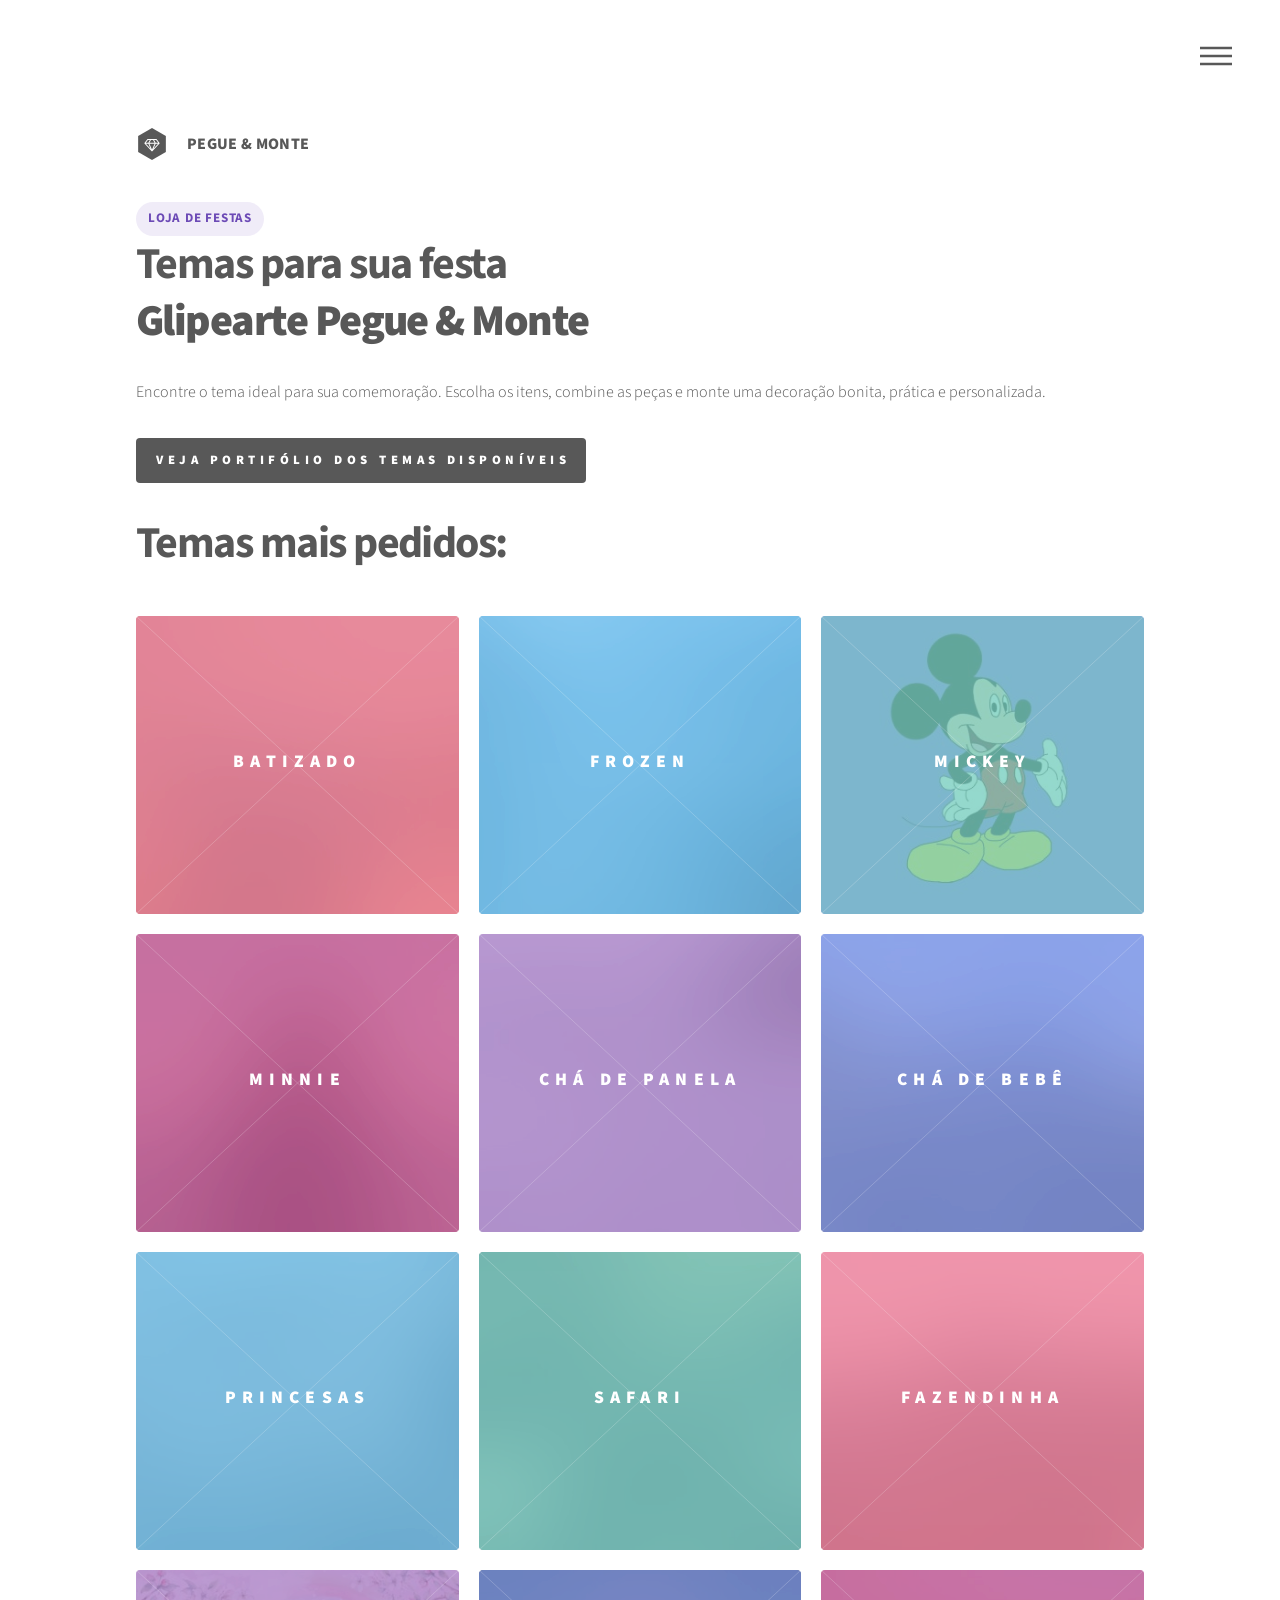
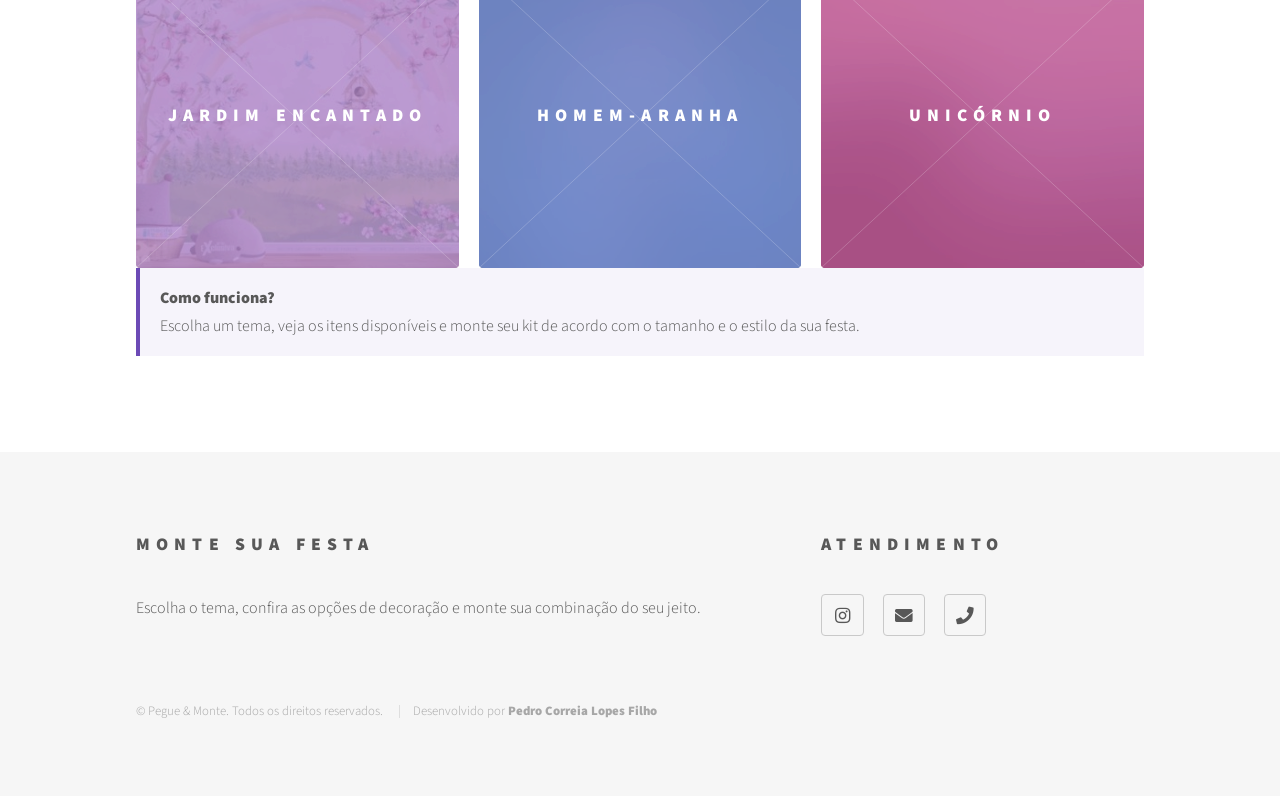
==== commit a6efc19e: "Add files via upload" ====
--- a/index.html
+++ b/index.html
@@ -31,9 +31,11 @@
     <span class="pm-badge">Loja de festas</span>
     <h1>Temas para sua festa<br /><strong>Glipearte Pegue &amp; Monte</strong></h1>
     <p>Encontre o tema ideal para sua comemoração. Escolha os itens, combine as peças e monte uma decoração bonita, prática e personalizada.</p>
-    <p><a href="#temas" class="button primary pm-cta">Ver temas</a></p>
+    <p><a href="https://drive.google.com/drive/folders/1K5yJ361jtUQf3QReyjWmUUArGkAy2c5g?usp=drive_link" class="button primary pm-cta">Veja portifólio dos temas disponíveis</a></p>
+	<h1>Temas mais pedidos:</h1>
 </header>
 <section id="temas" class="tiles">
+
 <article class="style1">
     <span class="image"><img src="images/pic01.jpg" alt="Tema Batizado" /></span>
     <a href="temas/batizado/index.html">
